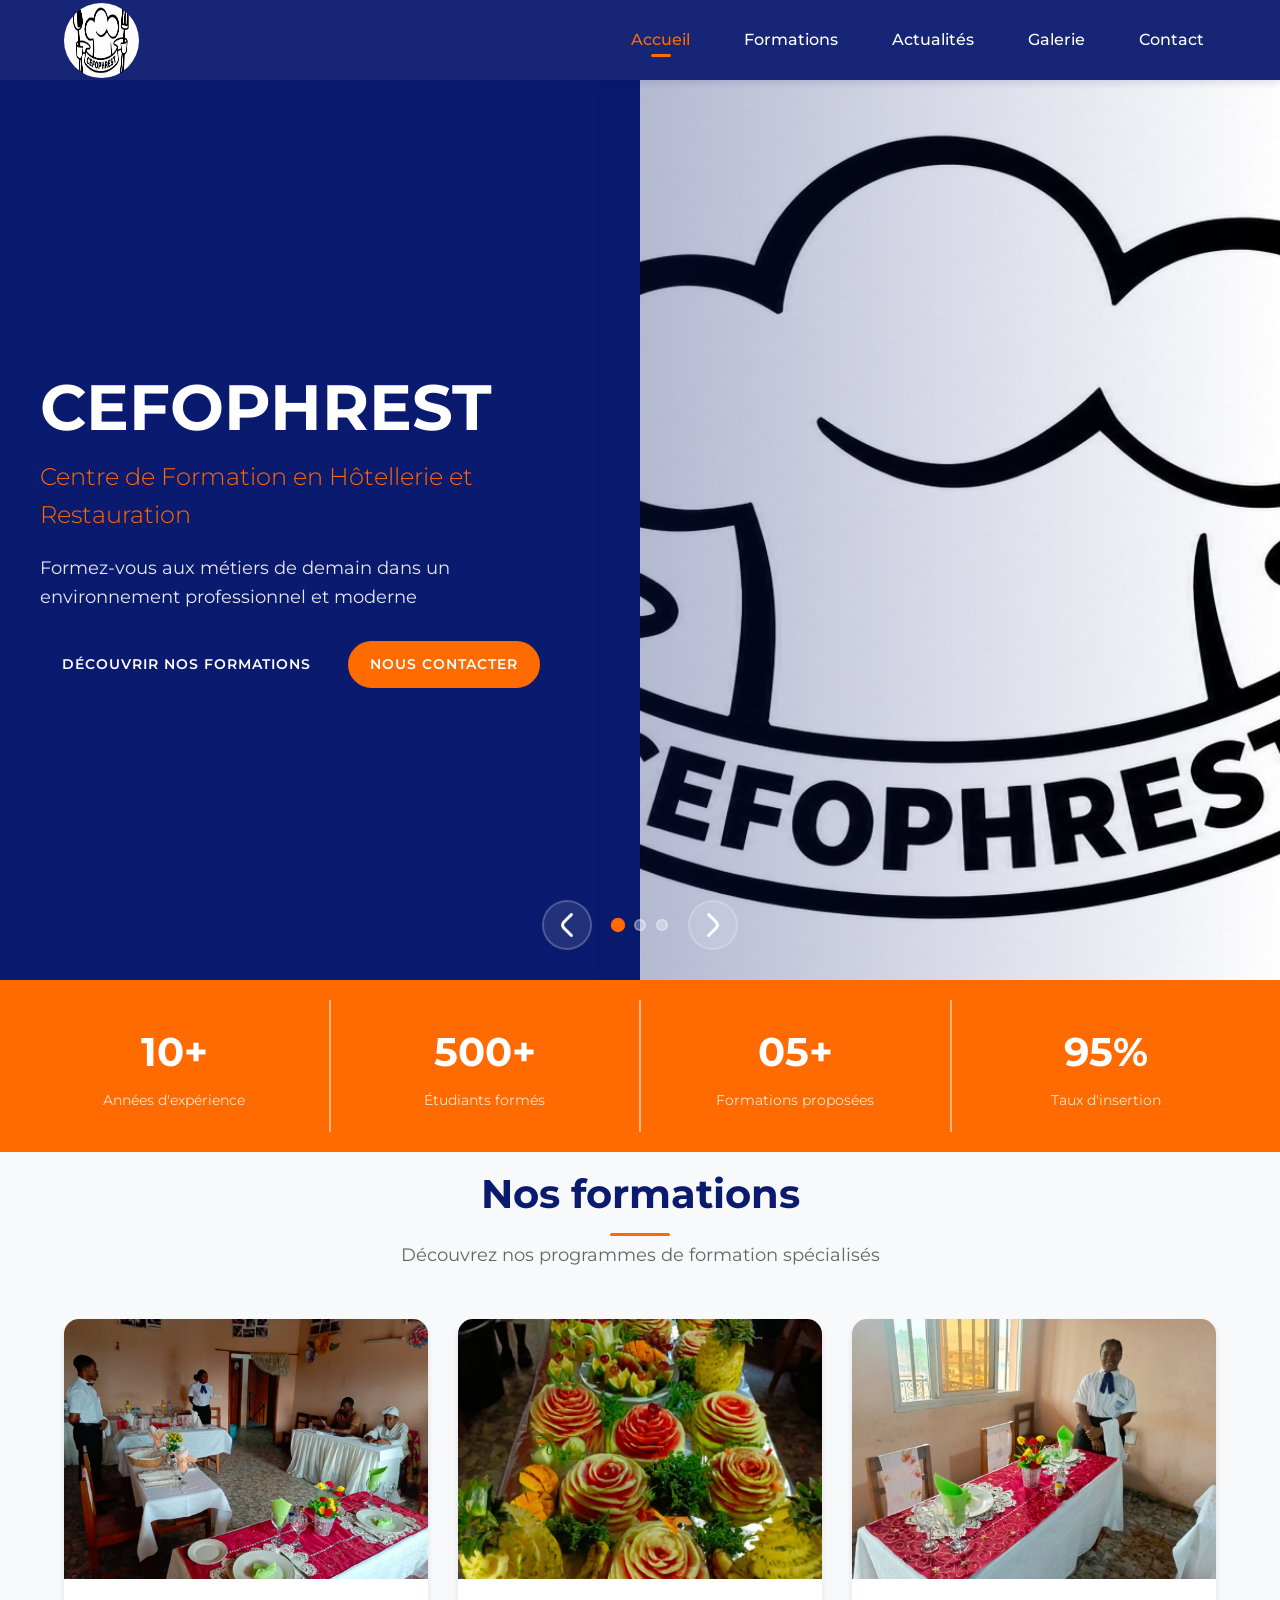
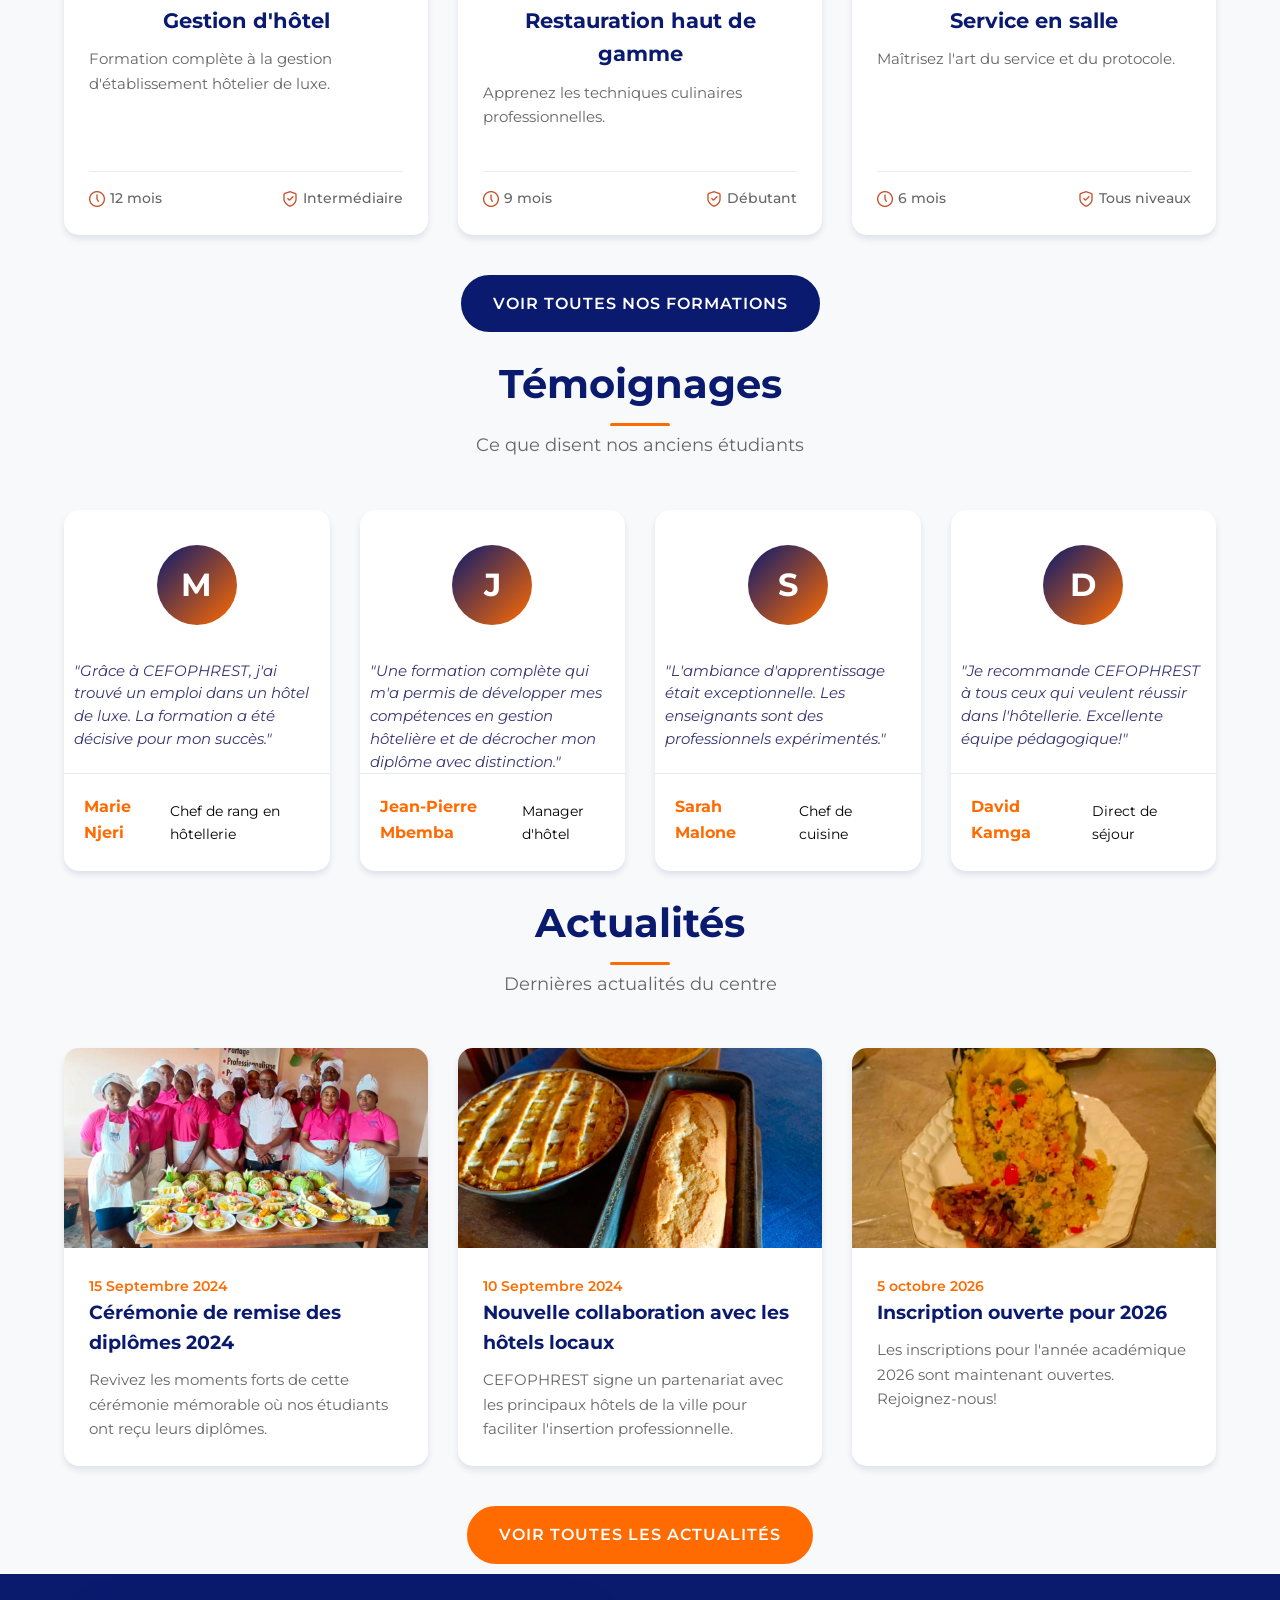
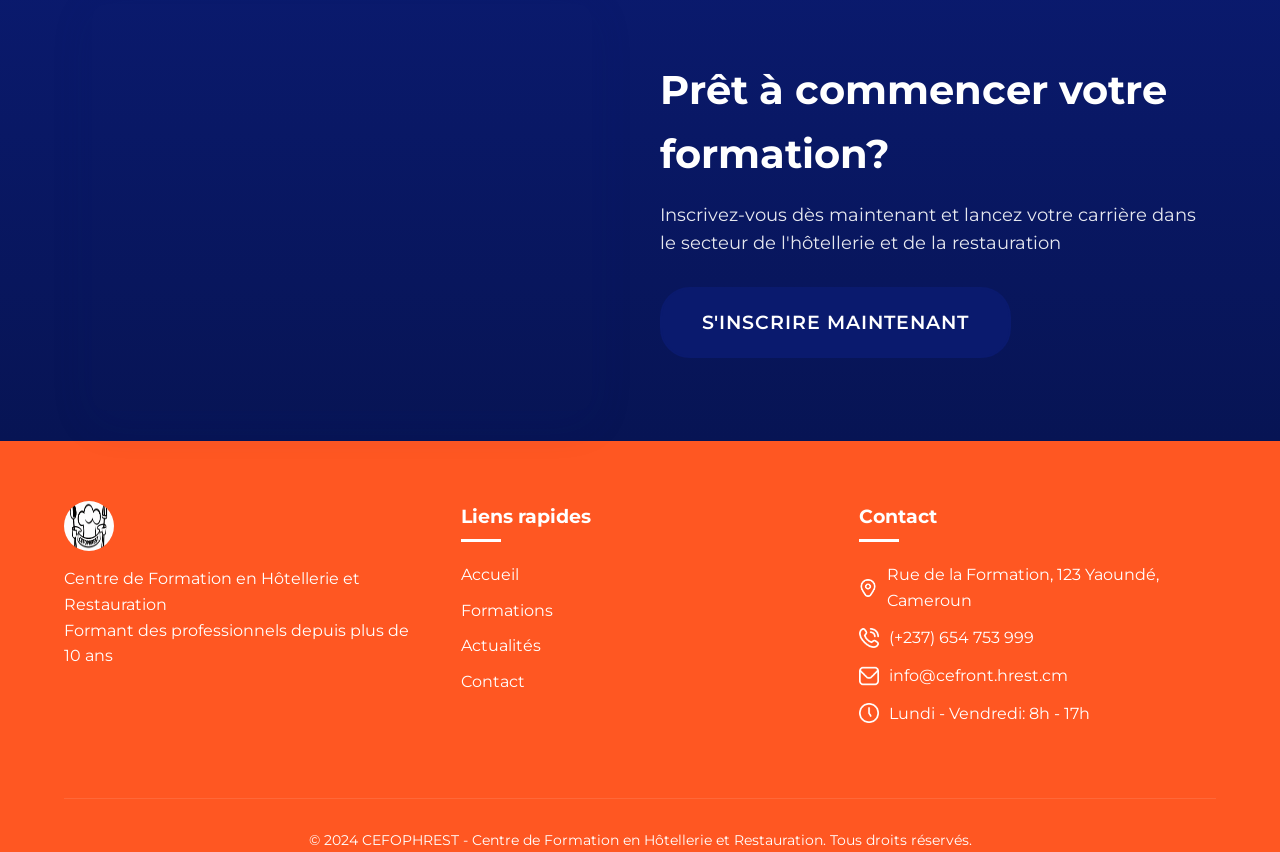
==== index.html @ 77c70c55 "27/09/26 22:45" ====
<!DOCTYPE html>
<html lang="fr">
<head>
    <meta charset="UTF-8">
    <meta name="viewport" content="width=device-width, initial-scale=1.0">
    <meta name="theme-color" content="#0a1a6e">
    <meta name="description" content="CEFOPHREST - Centre de Formation en Hôtellerie et Restauration. Formations professionnelles dans le secteur de l'hôtellerie et de la restauration.">
    <meta name="keywords" content="CEFOPHREST, formation hôtellerie, formation restauration, centre formation Cameroun, hôtellerie, restauration">
    <meta name="author" content="CEFOPHREST">
    <link rel="preconnect" href="https://fonts.googleapis.com">
    <link rel="preconnect" href="https://fonts.gstatic.com" crossorigin>
    <link href="https://fonts.googleapis.com/css2?family=Montserrat:wght@300;400;500;600;700&display=swap" rel="stylesheet">
    <link rel="shortcut icon" href="assets/logo3.png" type="image/x-icon">
    <link rel="stylesheet" href="assets/font-awesome/css/all.min.css">
    <link rel="stylesheet" href="assets/css/style.css">
    <title>CEFOPHREST - Centre de Formation en Hôtellerie et Restauration</title>
</head>
<body>
    <!-- Header -->
    <header class="header" id="header">
        <div class="container">
            <div class="logo">
                <img src="assets/logo3.png" alt="CEFOPHREST Logo">
            </div>
            <nav class="nav" id="nav">
                <ul class="nav-menu" id="nav-menu">
                    <li><a href="index.html" class="nav-link active">Accueil</a></li>
                    <li><a href="formations.html" class="nav-link">Formations</a></li>
                    <li><a href="actualites.html" class="nav-link">Actualités</a></li>
                    <li><a href="galerie.html" class="nav-link">Galerie</a></li>
                    <li><a href="contact.html" class="nav-link">Contact</a></li>
                </ul>
                <div class="nav-toggle" id="nav-toggle">
                    <span></span>
                    <span></span>
                    <span></span>
                </div>
            </nav>
        </div>
    </header>

    <!-- Hero Slider Section -->
    <section class="hero-slider" id="hero-slider">
        <div class="hero-slide active">
            <div class="hero-container">
                <div class="hero-text-col">
                    <h1 class="hero-title">CEFOPHREST</h1>
                    <p class="hero-subtitle">Centre de Formation en Hôtellerie et Restauration</p>
                    <p class="hero-text">Formez-vous aux métiers de demain dans un environnement professionnel et moderne</p>
                    <div class="hero-btns">
                        <a href="formations.html" class="btn btn-primary">Découvrir nos formations</a>
                        <a href="contact.html" class="btn btn-secondary">Nous contacter</a>
                    </div>
                </div>
                <div class="hero-image-col">
                    <img src="assets/logo3.png" alt="CEFOPHREST Formation">
                </div>
            </div>
        </div>
        <div class="hero-slide">
            <div class="hero-container">
                <div class="hero-text-col">
                    <h1 class="hero-title">Hôtellerie & Restauration</h1>
                    <p class="hero-subtitle">Des formations au cœur de l'innovation</p>
                    <p class="hero-text">Apprenez les dernières tendances et techniques avec nos experts reconnus dans le secteur</p>
                    <div class="hero-btns">
                        <a href="formations.html" class="btn btn-primary">Voir nos formations</a>
                        <a href="galerie.html" class="btn btn-secondary">Notre galerie</a>
                    </div>
                </div>
                <div class="hero-image-col">
                    <img src="assets/IMG-20260816-WA0040.jpg" alt="Hôtellerie et Restauration">
                </div>
            </div>
        </div>
        <div class="hero-slide">
            <div class="hero-container">
                <div class="hero-text-col">
                    <h1 class="hero-title">Carrière Professionnelle</h1>
                    <p class="hero-subtitle">Préparez votre avenir</p>
                    <p class="hero-text">Rejoignez des centaines d'étudiants qui ont réussi leur insertion professionnelle grâce à CEFOPHREST</p>
                    <div class="hero-btns">
                        <a href="contact.html" class="btn btn-primary">S'inscrire</a>
                        <a href="actualites.html" class="btn btn-secondary">Nos actualités</a>
                    </div>
                </div>
                <div class="hero-image-col">
                    <img src="assets/IMG-20260816-WA0044.jpg" alt="Carrière Professionnelle">
                </div>
            </div>
        </div>
        <div class="hero-nav">
            <button class="hero-nav-btn prev" id="hero-prev">
                <img src="assets/pres.png" alt="Précédent">
            </button>
            <div class="hero-nav-dots" id="hero-dots">
                <button class="dot active" data-slide="0"></button>
                <button class="dot" data-slide="1"></button>
                <button class="dot" data-slide="2"></button>
            </div>
            <button class="hero-nav-btn next" id="hero-next">
                <img src="assets/next.png" alt="Suivant">
            </button>
        </div>
    </section>

    <!-- Stats Section -->
    <section class="stats">
        <div class="stats-full-width">
            <div class="container">
                <div class="stats-grid">
                <div class="stat-item">
                    <span class="stat-number">10+</span>
                    <span class="stat-label">Années d'expérience</span>
                </div>
                <div class="stat-item">
                    <span class="stat-number">500+</span>
                    <span class="stat-label">Étudiants formés</span>
                </div>
                <div class="stat-item">
                    <span class="stat-number">05+</span>
                    <span class="stat-label">Formations proposées</span>
                </div>
                <div class="stat-item">
                    <span class="stat-number">95%</span>
                    <span class="stat-label">Taux d'insertion</span>
                </div>
            </div>
        </div>
    </section>

    <!-- Programs Section -->
    <section class="programs section section-light">
        <div class="container">
            <div class="section-header">
                <h2 class="section-title">Nos formations</h2>
                <p class="section-subtitle">Découvrez nos programmes de formation spécialisés</p>
            </div>
            <div class="programs-grid">
                <div class="program-card">
                    <div class="program-img">
                        <img src="assets/IMG-20260816-WA0045.jpg" alt="Gestion d'hôtel">
                    </div>
                    <div class="program-content">
                        <h3>Gestion d'hôtel</h3>
                        <p>Formation complète à la gestion d'établissement hôtelier de luxe.</p>
                        <div class="program-meta">
                            <span class="duration">12 mois</span>
                            <span class="level">Intermédiaire</span>
                        </div>
                    </div>
                </div>
                <div class="program-card">
                    <div class="program-img">
                        <img src="assets/IMG-20260816-WA0039.jpg" alt="Restauration haut de gamme">
                    </div>
                    <div class="program-content">
                        <h3>Restauration haut de gamme</h3>
                        <p>Apprenez les techniques culinaires professionnelles.</p>
                        <div class="program-meta">
                            <span class="duration">9 mois</span>
                            <span class="level">Débutant</span>
                        </div>
                    </div>
                </div>
                <div class="program-card">
                    <div class="program-img">
                        <img src="assets/IMG-20260816-WA0043.jpg" alt="Service en salle">
                    </div>
                    <div class="program-content">
                        <h3>Service en salle</h3>
                        <p>Maîtrisez l'art du service et du protocole.</p>
                        <div class="program-meta">
                            <span class="duration">6 mois</span>
                            <span class="level">Tous niveaux</span>
                        </div>
                    </div>
                </div>
            </div>
            <div class="section-center">
                <a href="formations.html" class="btn btn-primary">Voir toutes nos formations</a>
            </div>
        </div>
    </section>

    <!-- Testimonials Section -->
    <section class="testimonials section section-light">
        <div class="container">
            <div class="section-header">
                <h2 class="section-title">Témoignages</h2>
                <p class="section-subtitle">Ce que disent nos anciens étudiants</p>
            </div>
            <div class="testimonials-grid">
                <div class="testimonial-card">
                    <div class="testimonial-img">
                        <div class="testimonial-avatar">M</div>
                    </div>
                    <div class="testimonial-text">
                        <p>"Grâce à CEFOPHREST, j'ai trouvé un emploi dans un hôtel de luxe. La formation a été décisive pour mon succès."</p>
                    </div>
                    <div class="testimonial-author">
                        <span class="author-name">Marie Njeri</span>
                        <span class="author-title">Chef de rang en hôtellerie</span>
                    </div>
                </div>
                <div class="testimonial-card">
                    <div class="testimonial-img">
                        <div class="testimonial-avatar">J</div>
                    </div>
                    <div class="testimonial-text">
                        <p>"Une formation complète qui m'a permis de développer mes compétences en gestion hôtelière et de décrocher mon diplôme avec distinction."</p>
                    </div>
                    <div class="testimonial-author">
                        <span class="author-name">Jean-Pierre Mbemba</span>
                        <span class="author-title">Manager d'hôtel</span>
                    </div>
                </div>
                <div class="testimonial-card">
                    <div class="testimonial-img">
                        <div class="testimonial-avatar">S</div>
                    </div>
                    <div class="testimonial-text">
                        <p>"L'ambiance d'apprentissage était exceptionnelle. Les enseignants sont des professionnels expérimentés."</p>
                    </div>
                    <div class="testimonial-author">
                        <span class="author-name">Sarah Malone</span>
                        <span class="author-title">Chef de cuisine</span>
                    </div>
                </div>
                <div class="testimonial-card">
                    <div class="testimonial-img">
                        <div class="testimonial-avatar">D</div>
                    </div>
                    <div class="testimonial-text">
                        <p>"Je recommande CEFOPHREST à tous ceux qui veulent réussir dans l'hôtellerie. Excellente équipe pédagogique!"</p>
                    </div>
                    <div class="testimonial-author">
                        <span class="author-name">David Kamga</span>
                        <span class="author-title">Direct de séjour</span>
                    </div>
                </div>
            </div>
        </div>
    </section>

    <!-- News Section -->
    <section class="news section section-light">
        <div class="container">
            <div class="section-header">
                <h2 class="section-title">Actualités</h2>
                <p class="section-subtitle">Dernières actualités du centre</p>
            </div>
            <div class="news-grid">
                <div class="news-card">
                    <div class="news-img">
                        <img src="assets/images/news1.jpg" alt="Actualité 1">
                    </div>
                    <div class="news-content">
                        <span class="news-date">15 Septembre 2024</span>
                        <h3>Cérémonie de remise des diplômes 2024</h3>
                        <p>Revivez les moments forts de cette cérémonie mémorable où nos étudiants ont reçu leurs diplômes.</p>
                    </div>
                </div>
                <div class="news-card">
                    <div class="news-img">
                        <img src="assets/images/news2.jpg" alt="Actualité 2">
                    </div>
                    <div class="news-content">
                        <span class="news-date">10 Septembre 2024</span>
                        <h3>Nouvelle collaboration avec les hôtels locaux</h3>
                        <p>CEFOPHREST signe un partenariat avec les principaux hôtels de la ville pour faciliter l'insertion professionnelle.</p>
                    </div>
                </div>
                <div class="news-card">
                    <div class="news-img">
                        <img src="assets/images/news3.jpg" alt="Actualité 3">
                    </div>
                    <div class="news-content">
                        <span class="news-date">5 octobre  2026</span>
                        <h3>Inscription ouverte pour 2026</h3>
                        <p>Les inscriptions pour l'année académique 2026 sont maintenant ouvertes. Rejoignez-nous!</p>
                    </div>
                </div>
            </div>
            <div class="section-center">
                <a href="actualites.html" class="btn btn-secondary">Voir toutes les actualités</a>
            </div>
        </div>
    </section>

    <!-- CTA Section -->
    <section class="cta section">
        <div class="container">
            <div class="cta-split">
                <div class="cta-map">
                    <div class="map-container">
                        <iframe 
                            src="https://maps.google.com/maps?q=CEFOPHREST,Borne+Fontaine+Emana,Yaounde,Cameroun&output=embed&z=14&scale=2" 
                            width="100%" 
                            height="400" 
                            style="border:0; border-radius: 10px;" 
                            allowfullscreen="" 
                            loading="lazy" 
                            referrerpolicy="no-referrer-when-downgrade">
                        </iframe>
                    </div>
                </div>
                <div class="cta-text">
                    <h2>Prêt à commencer votre formation?</h2>
                    <p>Inscrivez-vous dès maintenant et lancez votre carrière dans le secteur de l'hôtellerie et de la restauration</p>
                    <a href="contact.html" class="btn btn-primary btn-lg">S'inscrire maintenant</a>
                </div>
            </div>
        </div>
    </section>

    <!-- Footer -->
    <footer class="footer">
        <div class="container">
            <div class="footer-grid">
                <div class="footer-col">
                    <div class="footer-logo">
                        <img src="assets/logo3.png" alt="CEFOPHREST Logo">
                    </div>
                    <p class="footer-text">Centre de Formation en Hôtellerie et Restauration<br>Formant des professionnels depuis plus de 10 ans</p>
                </div>
                <div class="footer-col">
                    <h4 class="footer-title">Liens rapides</h4>
                    <ul class="footer-menu">
                        <li><a href="index.html">Accueil</a></li>
                        <li><a href="formations.html">Formations</a></li>
                        <li><a href="actualites.html">Actualités</a></li>
                        <li><a href="contact.html">Contact</a></li>
                    </ul>
                </div>
                <div class="footer-col">
                    <h4 class="footer-title">Contact</h4>
                    <ul class="contact-info">
                        <li><span class="contact-icon"><img src="assets/3916880.png" alt="Adresse" class="contact-img"></span> Rue de la Formation, 123 Yaoundé, Cameroun</li>
                        <li><span class="contact-icon"><img src="assets/contact.png" alt="Téléphone" class="contact-img"></span> (+237) 654 753 999</li>
                        <li><span class="contact-icon"><img src="assets/mail.png" alt="Email" class="contact-img"></span> info@cefront.hrest.cm</li>
                        <li><span class="contact-icon"><img src="assets/duree.png" alt="Horaires" class="contact-img"></span> Lundi - Vendredi: 8h - 17h</li>
                    </ul>
                </div>
            </div>
            <div class="footer-bottom">
                <p class="copyright">&copy; 2024 CEFOPHREST - Centre de Formation en Hôtellerie et Restauration. Tous droits réservés.</p>
            </div>
        </div>
    </footer>

    <script src="assets/js/script.js"></script>
</body>
</html>
---- assets/css/style.css ----
/* Reset & Base */
* {
    margin: 0;
    padding: 0;
    box-sizing: border-box;
}

html {
    scroll-behavior: smooth;
    overflow-x: hidden;
}

body {
    font-family: 'Montserrat', sans-serif;
    color: #333;
    line-height: 1.6;
    background-color: #fff;
}

img {
    max-width: 100%;
    display: block;
}

a {
    text-decoration: none;
    color: inherit;
}

ul {
    list-style: none;
}

/* Theme Colors */
:root {
    --primary-color: #0a1a6e;
    --primary-dark: #071454;
    --primary-light: #122bb3;
    --secondary-color: #ff6b00;
    --accent-color: #ff6b00;
    --text-dark: #1a1a2e;
    --text-light: #fff;
    --text-gray: #666;
    --light-gray: #f8f9fa;
    --border-color: #e9ecef;
    --shadow: 0 4px 6px rgba(10, 26, 110, 0.1);
    --shadow-lg: 0 10px 40px rgba(10, 26, 110, 0.15);
}

/* Container */
.container {
    width: 90%;
    max-width: 1200px;
    margin: 0 auto;
}

/* Header */
.header {
    position: fixed;
    top: 0;
    left: 0;
    width: 100%;
    background-color: rgba(10, 26, 110, 0.95);
    backdrop-filter: blur(10px);
    z-index: 1000;
    transition: all 0.4s ease;
    box-shadow: var(--shadow);
}

.header.scrolled {
    background-color: rgba(10, 26, 110, 0.98);
    box-shadow: var(--shadow-lg);
}

.header .container {
    display: flex;
    align-items: center;
    justify-content: space-between;
    height: 80px;
}

/* Logo */
.logo img {
    height: 75px;
    width: 75px;
    border-radius: 50%;
}

.footer-logo img {
    height: 55px;
    width: 55px;
    border-radius: 50%;
}

/* Navigation */
.nav {
    display: flex;
    align-items: center;
}

.nav-menu {
    display: flex;
    align-items: center;
    gap: 30px;
}

.nav-link {
    color: var(--text-light);
    font-weight: 500;
    font-size: 1rem;
    padding: 8px 12px;
    border-radius: 4px;
    transition: all 0.3s ease;
    position: relative;
}

.nav-link:hover {
    color: var(--secondary-color);
}

.nav-link.active {
    color: var(--secondary-color);
}

.nav-link.active::after {
    content: '';
    position: absolute;
    bottom: 0;
    left: 50%;
    transform: translateX(-50%);
    width: 20px;
    height: 3px;
    background-color: var(--secondary-color);
    border-radius: 3px;
}

/* Mobile Toggle */
.nav-toggle {
    display: none;
    flex-direction: column;
    cursor: pointer;
    gap: 4px;
    width: 35px;
    height: 30px;
    justify-content: center;
}

.nav-toggle span {
    width: 100%;
    height: 3px;
    background-color: var(--text-light);
    border-radius: 3px;
    transition: all 0.3s ease;
}

/* Hero Slider */
.hero-slider {
    position: relative;
    min-height: 100vh;
    margin-top: 80px;
    overflow: hidden;
    background-color: var(--primary-color);
}

.hero-slide {
    position: absolute;
    top: 0;
    left: 0;
    width: 100%;
    height: 100%;
    min-height: 100vh;
    opacity: 0;
    visibility: hidden;
    transition: opacity 0.8s ease;
}

.hero-slide.active {
    opacity: 1;
    visibility: visible;
    position: relative;
}

.hero-container {
    display: grid;
    grid-template-columns: 1fr 1fr;
    gap: 0;
    align-items: center;
    min-height: 100vh;
    padding: 0;
}

.hero-text-col {
    position: relative;
    z-index: 2;
    color: var(--text-light);
    max-width: 600px;
    padding: 60px 40px;
}

.hero-image-col {
    position: relative;
    z-index: 1;
    width: 100%;
    height: 100vh;
    overflow: hidden;
    box-shadow: -10px 0 30px rgba(10, 26, 110, 0.4);
}

.hero-image-col::before {
    content: '';
    position: absolute;
    top: 0;
    left: 0;
    width: 100%;
    height: 100%;
    background: linear-gradient(to right, rgba(10, 26, 110, 0.3), transparent);
    z-index: 1;
}

.hero-image-col img {
    width: 100%;
    height: 100%;
    object-fit: cover;
    object-position: center;
    display: block;
    border-radius: 0;
    box-shadow: none;
    border: none;
    position: absolute;
    top: 0;
    left: 0;
}

.hero-title {
    font-size: 4rem;
    font-weight: 700;
    margin-bottom: 15px;
    line-height: 1.1;
}

.hero-subtitle {
    font-size: 1.5rem;
    font-weight: 300;
    margin-bottom: 20px;
    color: var(--secondary-color);
}

.hero-text {
    font-size: 1.1rem;
    margin-bottom: 30px;
    max-width: 600px;
    opacity: 0.9;
}

.hero-text.highlight-text {
    font-size: 1.3rem;
    font-weight: 500;
    opacity: 1;
    color: #fff;
    line-height: 1.6;
    padding: 20px 30px;
    background: rgb(10 26 110);
    border-left: 3px solid var(--secondary-color);
    border-radius: 0 10px 10px 0;
    max-width: 100%;
}

.hero-btns {
    display: flex !important;
    flex-direction: row !important;
    gap: 15px;
    margin-top: 30px;
    flex-wrap: nowrap;
}

.hero-btns .btn {
    white-space: nowrap;
    min-width: 180px;
    padding: 10px 20px;
    font-size: 0.9rem;
}

/* Hero Navigation */
.hero-nav {
    position: absolute;
    bottom: 30px;
    left: 0;
    right: 0;
    display: flex;
    align-items: center;
    justify-content: center;
    gap: 20px;
    z-index: 50;
}

.hero-nav-btn {
    width: 50px;
    height: 50px;
    border-radius: 50%;
    background: rgba(255, 255, 255, 0.1);
    color: var(--text-light);
    border: 2px solid rgba(255, 255, 255, 0.2);
    font-size: 1.2rem;
    cursor: pointer;
    transition: all 0.3s ease;
    display: flex;
    align-items: center;
    justify-content: center;
    backdrop-filter: blur(10px);
}

.hero-nav-btn:hover {
    background: var(--secondary-color);
    border-color: var(--secondary-color);
    transform: translateY(-3px);
    box-shadow: 0 5px 15px rgba(255, 107, 0, 0.3);
}

.hero-nav-btn img {
    width: 24px;
    height: 24px;
    object-fit: contain;
    filter: brightness(0) invert(1);
    transition: filter 0.3s ease;
}

.hero-nav-btn:hover img {
    filter: brightness(1) invert(0);
}

.hero-nav-dots {
    display: flex;
    gap: 10px;
}

.hero-nav .dot {
    width: 12px;
    height: 12px;
    border-radius: 50%;
    background: rgba(255, 255, 255, 0.3);
    border: 2px solid rgba(255, 255, 255, 0.3);
    cursor: pointer;
    transition: all 0.3s ease;
}

.hero-nav .dot.active,
.hero-nav .dot:hover {
    background: var(--secondary-color);
    border-color: var(--secondary-color);
    transform: scale(1.2);
}

/* Stats Section */
.stats {
    padding: 0 0;
    width: 100%;
    position: relative;
}

.stats-full-width {
    width: 100vw;
    position: relative;
    left: 50%;
    right: 50%;
    margin-left: -50vw;
    margin-right: -50vw;
    background: transparent;
}

.stats-grid {
    display: flex;
    justify-content: space-between;
    align-items: center;
    text-align: center;
    background-color: #ff6b00;
    border-radius: 0;
    padding: 20px;
    width: 100vw;
    position: relative;
    left: 50%;
    right: 50%;
    margin-left: -50vw;
    margin-right: -50vw;
}

.stat-item {
    display: flex;
    flex-direction: column;
    align-items: center;
    flex: 1;
    padding: 20px;
}

.stat-item:not(:last-child) {
    border-right: 2px solid rgba(255, 255, 255, 0.5);
}

.stat-number {
    font-size: 2.5rem;
    font-weight: 700;
    color: var(--text-light);
}

.stat-label {
    font-size: 0.9rem;
    color: rgba(255, 255, 255, 0.8);
    margin-top: 5px;
}

/* Quick Action Section */
.quick-action {
    padding: 30px 0;
    background-color: var(--text-light);
}

.quick-action-grid {
    display: grid;
    grid-template-columns: 1fr 1fr;
    gap: 20px;
}

.quick-action-item {
    background-color: var(--primary-color);
    color: var(--text-light);
    border-radius: 10px;
    padding: 25px;
    text-align: center;
    transition: all 0.3s ease;
    display: block;
}

.quick-action-item:hover {
    transform: translateY(-5px);
    box-shadow: var(--shadow-lg);
    background-color: var(--primary-dark);
}

.quick-action-content h3 {
    font-size: 1.3rem;
    font-weight: 600;
    margin: 0;
}

/* Sections */
.section {
    padding: 10px 0;
}

.section.section-light {
    background-color: var(--light-gray);
}

.section-header {
    text-align: center;
    margin-bottom: 50px;
}

.section-title {
    font-size: 2.5rem;
    font-weight: 700;
    color: var(--primary-color);
    margin-bottom: 15px;
    position: relative;
}

.section-title::after {
    content: '';
    position: absolute;
    bottom: -10px;
    left: 50%;
    transform: translateX(-50%);
    width: 60px;
    height: 3px;
    background-color: var(--secondary-color);
    border-radius: 3px;
}

.section-subtitle {
    font-size: 1.1rem;
    color: var(--text-gray);
    max-width: 600px;
    margin: 0 auto;
}

/* Buttons */
.btn {
    display: inline-block;
    padding: 14px 30px;
    border-radius: 30px;
    font-weight: 600;
    font-size: 1rem;
    transition: all 0.3s ease;
    border: none;
    cursor: pointer;
    text-transform: uppercase;
    letter-spacing: 1px;
    text-align: center;
}

.btn-primary {
    background-color: var(--primary-color);
    color: var(--text-light);
    border: 2px solid var(--primary-color);
}

.btn-primary:hover {
    background-color: transparent;
    color: #ff6b00;
    transform: translateY(-2px);
    box-shadow: var(--shadow);
}

.btn-secondary {
    background-color: var(--secondary-color);
    color: var(--text-light);
    border: 2px solid var(--secondary-color);
}

.btn-secondary:hover {
    background-color: #0a1a6e;
    color: #fff;
    transform: translateY(-2px);
    box-shadow: var(--shadow);
    border: none;
}

.btn-lg {
    padding: 18px 40px;
    font-size: 1.2rem;
}

.section-center {
    text-align: center;
    margin-top: 40px;
}

/* About Section */
.about-grid {
    display: grid;
    grid-template-columns: 1fr 1.2fr;
    gap: 50px;
    align-items: center;
}

.about-img img {
    border-radius: 15px;
    box-shadow: var(--shadow-lg);
}

.about-content p {
    margin-bottom: 20px;
    color: var(--text-gray);
}

.about-features {
    margin-top: 30px;
    display: grid;
    grid-template-columns: repeat(3, 1fr);
    gap: 20px;
}

.feature {
    display: flex;
    flex-direction: column;
    align-items: center;
    text-align: center;
}

.feature-icon {
    font-size: 3rem;
    margin-bottom: 15px;
    display: flex;
    align-items: center;
    justify-content: center;
}

.feature-icon img.feature-img {
    width: 50px;
    height: 50px;
    object-fit: contain;
    filter: invert(45%) sepia(98%) saturate(4000%) hue-rotate(5deg) brightness(102%) contrast(105%);
}

.feature-text h3 {
    font-size: 1.1rem;
    margin-bottom: 5px;
    color: var(--primary-color);
}

.feature-text p {
    font-size: 0.9rem;
    color: var(--text-gray);
}

/* Programs Section */
.programs-grid {
    display: grid;
    grid-template-columns: repeat(3, 1fr);
    gap: 30px;
}

.program-card {
    background-color: var(--text-light);
    border-radius: 15px;
    overflow: hidden;
    box-shadow: var(--shadow);
    transition: transform 0.3s ease, box-shadow 0.3s ease;
    display: flex;
    flex-direction: column;
}

.program-card {
    background-color: var(--text-light);
    border-radius: 15px;
    overflow: hidden;
    box-shadow: var(--shadow);
    transition: transform 0.3s ease, box-shadow 0.3s ease;
}

.program-card:hover {
    transform: translateY(-10px);
    box-shadow: var(--shadow-lg);
}

.program-img {
    width: 100%;
    height: 260px;
    overflow: hidden;
}

.program-img img {
    width: 100%;
    height: 100%;
    object-fit: cover;
    object-position: center;
}

.program-content {
    padding: 25px;
    flex: 1;
    display: flex;
    flex-direction: column;
}

.program-content h3 {
    color: var(--primary-color);
    margin-bottom: 10px;
    font-size: 1.3rem;
    text-align: center;
}

.program-content p {
    color: var(--text-gray);
    margin-bottom: 15px;
    font-size: 0.95rem;
    min-height: 75px;
}

.program-meta {
    display: flex;
    justify-content: space-between;
    padding-top: 15px;
    border-top: 1px solid var(--border-color);
    margin-top: auto;
}

.duration,
.level {
    font-size: 0.9rem;
    color: var(--text-gray);
    font-weight: 500;
}

.duration::before {
    content: "";
    display: inline-block;
    width: 16px;
    height: 16px;
    background-image: url('../duree.png');
    background-size: contain;
    background-repeat: no-repeat;
    margin-right: 5px;
    vertical-align: middle;
    filter: invert(33%) sepia(95%) saturate(500%) hue-rotate(330deg) brightness(100%) contrast(100%);
}

.level::before {
    content: "";
    display: inline-block;
    width: 16px;
    height: 16px;
    background-image: url('../3917625.png');
    background-size: contain;
    background-repeat: no-repeat;
    margin-right: 5px;
    vertical-align: middle;
    filter: invert(33%) sepia(95%) saturate(500%) hue-rotate(330deg) brightness(100%) contrast(100%);
}

.level.checkmark::before {
    content: "✓ ";
    color: var(--secondary-color);
    margin-right: 5px;
    font-weight: bold;
}

/* Testimonials */
.testimonials-grid {
    display: grid;
    grid-template-columns: repeat(4, 1fr);
    gap: 30px;
    margin-top: 40px;
}

.testimonial-card {
    background-color: var(--text-light);
    border-radius: 15px;
    overflow: hidden;
    box-shadow: var(--shadow);
    transition: transform 0.3s ease, box-shadow 0.3s ease;
    display: flex;
    flex-direction: column;
}

.testimonial-card:hover {
    transform: translateY(-10px);
    box-shadow: var(--shadow-lg);
}

.testimonial-img {
    width: 100%;
    height: 150px;
    overflow: hidden;
    display: flex;
    align-items: center;
    justify-content: center;
}

.testimonial-img img {
    width: 100%;
    height: 100%;
    object-fit: cover;
    object-position: center;
}

.testimonial-avatar {
    width: 80px;
    height: 80px;
    border-radius: 50%;
    background: linear-gradient(135deg, var(--primary-color), var(--secondary-color));
    color: var(--text-light);
    font-size: 2rem;
    font-weight: 700;
    display: flex;
    align-items: center;
    justify-content: center;
}

.testimonial-text {
    /* padding: 20px; */
    padding: 0 10px 0 10px;
    flex: 1;
}

.testimonial-text p {
    font-style: italic;
    color: #373773;
    font-size: 0.95rem;
    line-height: 1.5;
    margin-bottom: 0;
}

.testimonial-author {
    padding: 20px;
    border-top: 1px solid var(--border-color);
}

.author-name {
    font-weight: 700;
    color: var(--primary-color);
    display: block;
    margin-bottom: 5px;
}

.author-title {
    font-size: 0.85rem;
    color: var(--text-gray);
}

/* Testimonials Slider (kept for potential future use) */
.testimonials-slider {
    position: relative;
}

.testimonial {
    display: none;
    animation: fadeIn 0.5s ease;
}

.testimonial.active {
    display: block;
}

@keyframes fadeIn {
    from { opacity: 0; }
    to { opacity: 1; }
}

.testimonial-content {
    background-color: var(--text-light);
    padding: 40px;
    border-radius: 15px;
    box-shadow: var(--shadow);
    text-align: center;
    max-width: 800px;
    margin: 0 auto;
}

.testimonial-content p {
    font-size: 1.2rem;
    font-style: italic;
    color: var(--text-gray);
    margin-bottom: 25px;
}

.testimonial-author {
    display: flex;
    align-items: center;
    justify-content: center;
    gap: 15px;
}

.author-name {
    font-weight: 700;
    color: #ff6b00;
}

.author-title {
    font-size: 0.9rem;
    color: #000;
}

.testimonials-nav {
    display: flex;
    justify-content: center;
    gap: 15px;
    margin-top: 30px;
}

.nav-dot {
    width: 15px;
    height: 15px;
    border-radius: 50%;
    background-color: var(--border-color);
    cursor: pointer;
    transition: all 0.3s ease;
}

.nav-dot.active,
.nav-dot:hover {
    background-color: var(--primary-color);
}

/* News Section */
.news-grid {
    display: grid;
    grid-template-columns: repeat(3, 1fr);
    gap: 30px;
}

.news-card {
    background-color: var(--text-light);
    border-radius: 15px;
    overflow: hidden;
    box-shadow: var(--shadow);
    transition: transform 0.3s ease;
}

.news-card:hover {
    transform: translateY(-10px);
}

.news-img {
    width: 100%;
    height: 200px;
    overflow: hidden;
}

.news-img img {
    width: 100%;
    height: 100%;
    object-fit: cover;
    object-position: center;
}

.news-content {
    padding: 25px;
}

.news-date {
    font-size: 0.85rem;
    color: var(--secondary-color);
    font-weight: 600;
    margin-bottom: 10px;
}

.news-content h3 {
    color: var(--primary-color);
    margin-bottom: 10px;
}

.news-content p {
    color: var(--text-gray);
    font-size: 0.95rem;
}

/* CTA Section */
.cta {
    background: linear-gradient(var(--primary-color), var(--primary-dark));
    color: var(--text-light);
}

.cta .container {
    padding: 20px 0;
}

.cta-split {
    display: grid;
    grid-template-columns: 1fr 1fr;
    gap: 40px;
    align-items: center;
}

.cta-map {
    display: flex;
    justify-content: center;
    align-items: center;
}

.map-container {
    width: 100%;
    max-width: 500px;
    box-shadow: var(--shadow-lg);
    border-radius: 15px;
    overflow: hidden;
}

.cta-text {
    display: flex;
    flex-direction: column;
    align-items: flex-start;
    text-align: left;
}

.cta-text h2 {
    font-size: 2.5rem;
    margin-bottom: 15px;
}

.cta-text p {
    font-size: 1.1rem;
    max-width: 700px;
    margin: 0 auto 30px;
    opacity: 0.9;
}

/* Footer */
.footer {
    background-color: #ff5722;
    color: var(--text-light);
}

.footer-grid {
    display: grid;
    grid-template-columns: repeat(3, 1fr);
    gap: 40px;
    padding: 60px 0 30px;
}

.footer-logo img {
    height: 50px;
    width: 50px;
    border-radius: 50%;
}

.footer-text {
    color: #fff;
    margin-top: 15px;
}

.footer-title {
    color: #fff;
    margin-bottom: 20px;
    font-size: 1.2rem;
    position: relative;
    padding-bottom: 10px;
}

.footer-title::after {
    content: '';
    position: absolute;
    bottom: 0;
    left: 0;
    width: 40px;
    height: 3px;
    background-color: #fff;
}

.footer-menu li {
    margin-bottom: 10px;
}

.footer-menu a {
    color: #fff;
    transition: color 0.3s ease;
}

.footer-menu a:hover {
    color: var(--secondary-color);
}

.contact-info li {
    margin-bottom: 12px;
    display: flex;
    align-items: center;
    gap: 10px;
    color: #fff;
}

.contact-icon {
    color: var(--secondary-color);
    font-size: 1.1rem;
    display: inline-flex;
    align-items: center;
}

.contact-img {
    width: 20px;
    height: 20px;
    object-fit: contain;
    filter: invert(0%) sepia(95%) saturate(3000%) hue-rotate(20deg) brightness(85%) contrast(90%);
}

.footer .contact-img {
    filter: invert(1);
}

.footer-bottom {
    text-align: center;
    padding-top: 30px;
    border-top: 1px solid rgba(255, 255, 255, 0.1);
    margin-top: 30px;
}

.copyright {
    color: #fff;
    font-size: 0.9rem;
}

/* Responsive Design */
@media (max-width: 1024px) {
    .hero-title {
        font-size: 3rem;
    }

    .hero-btns {
        flex-direction: column;
    }

    .about-grid {
        grid-template-columns: 1fr;
    }

    .about-features {
        grid-template-columns: 1fr 1fr;
    }

    .programs-grid,
    .news-grid {
        grid-template-columns: 1fr 1fr;
    }

    .stats-grid {
        grid-template-columns: repeat(2, 1fr);
    }

    .footer-grid {
        grid-template-columns: 1fr 1fr;
    }
}

@media (max-width: 768px) {
    .container {
        width: 95%;
    }

    .header .container {
        height: 70px;
    }

    .nav-menu {
        position: fixed;
        top: 0;
        right: -100%;
        height: 100vh;
        width: 70%;
        max-width: 300px;
        background-color: var(--primary-color);
        flex-direction: column;
        padding-top: 80px;
        gap: 0;
        transition: all 0.4s ease;
        z-index: 1000;
    }

    .nav-menu.active {
        right: 0;
    }

    .nav-menu li {
        margin: 0;
        border-bottom: 1px solid rgba(255, 255, 255, 0.1);
    }

    .nav-link {
        display: block;
        padding: 15px 25px;
        color: var(--text-light);
    }

    .nav-link.active::after {
        display: none;
    }

    .nav-toggle {
        display: flex;
    }

    .hero-title {
        font-size: 2.5rem;
    }

    .hero-container {
        grid-template-columns: 1fr;
        gap: 30px;
        min-height: auto;
        padding: 20px 0;
    }

    .hero-image-col {
        display: none;
    }

    .hero-text-col {
        max-width: 100%;
    }

    .hero-text {
        max-width: 100%;
    }

    .hero-nav {
        position: fixed;
        bottom: 20px;
    }

    .hero-nav-btn {
        width: 40px;
        height: 40px;
    }

    .about-features {
        grid-template-columns: 1fr;
    }

    .programs-grid,
    .news-grid {
        grid-template-columns: 1fr;
    }

    .stats-grid {
        grid-template-columns: 1fr 1fr;
    }

    .hero-overlay {
        display: none;
    }

    .cta-split {
        grid-template-columns: 1fr;
        gap: 30px;
        text-align: center;
    }

    .cta-text {
        align-items: center;
    }

    .footer-grid {
        grid-template-columns: 1fr;
    }
}

@media (max-width: 480px) {
    .hero-title {
        font-size: 2rem;
    }

    .hero-subtitle {
        font-size: 1.2rem;
    }

    .stats-grid {
        grid-template-columns: 1fr;
    }

    .section-title {
        font-size: 2rem;
    }
}
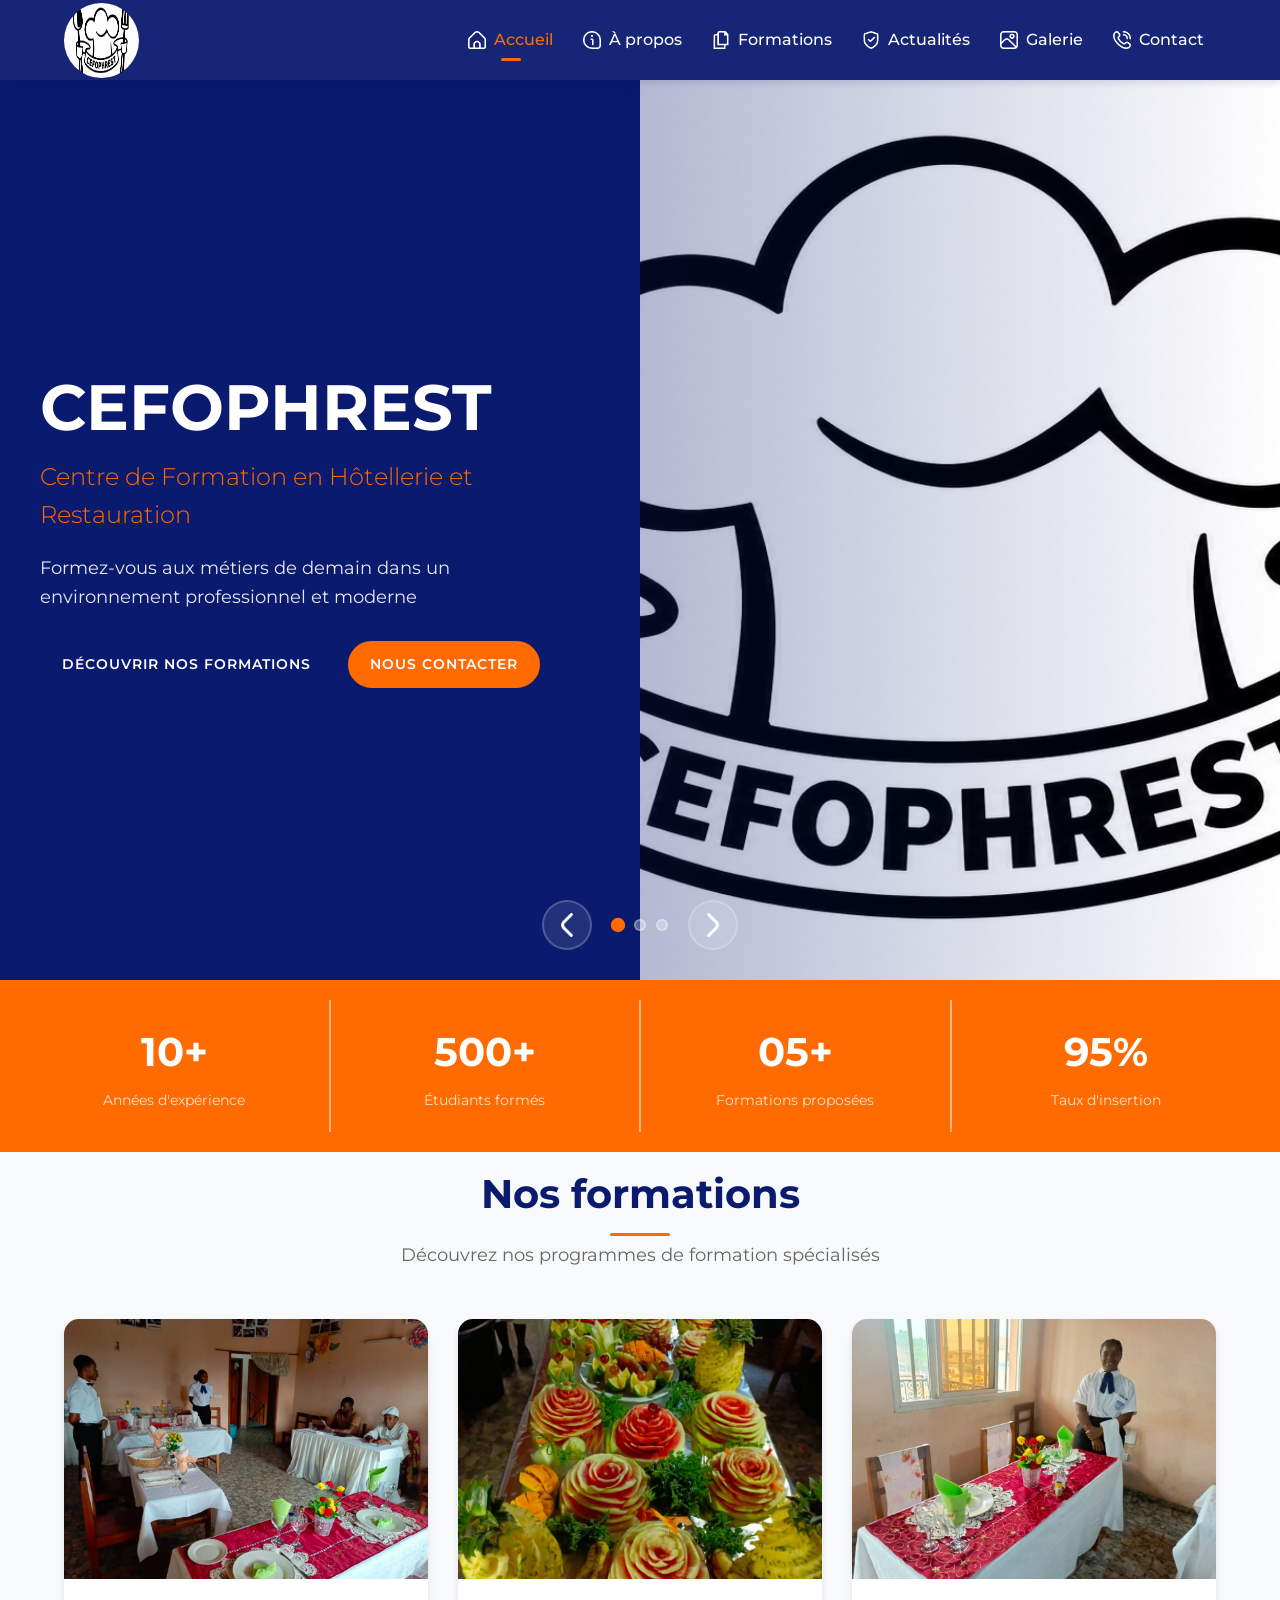
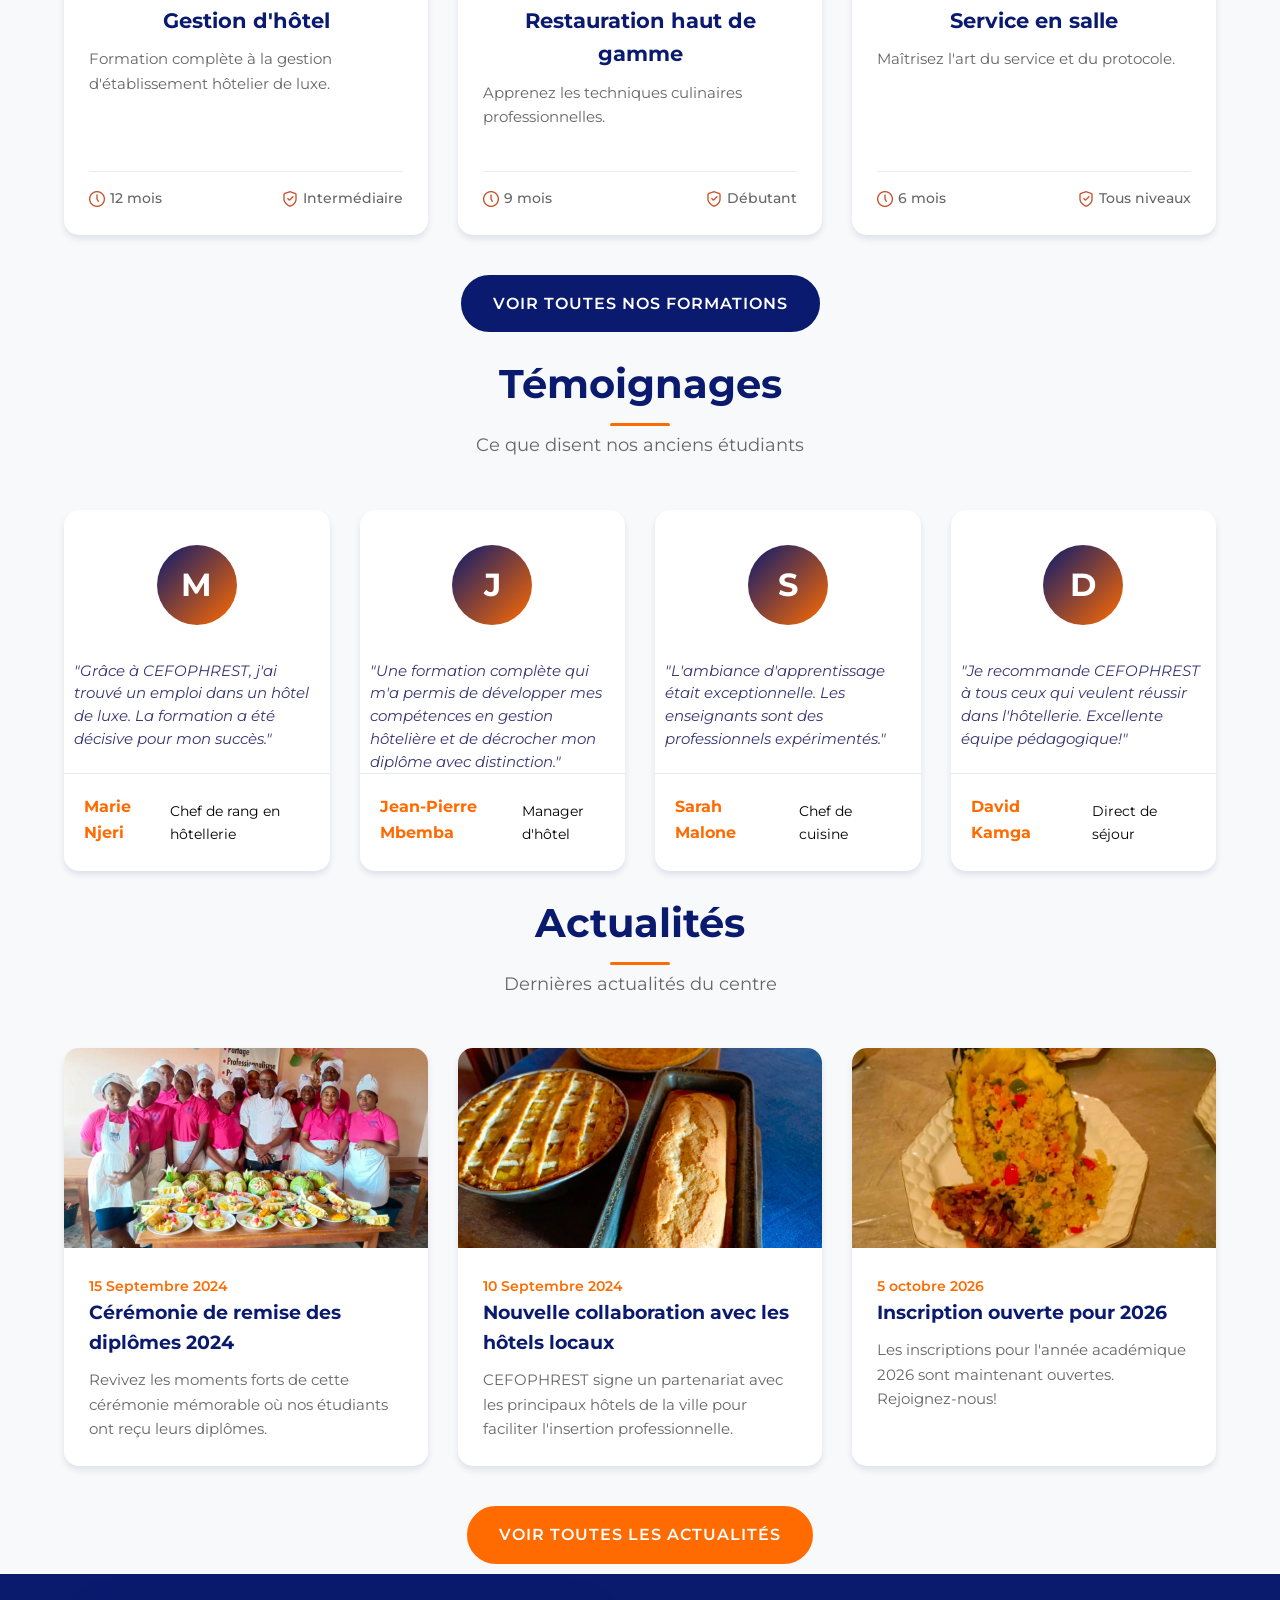
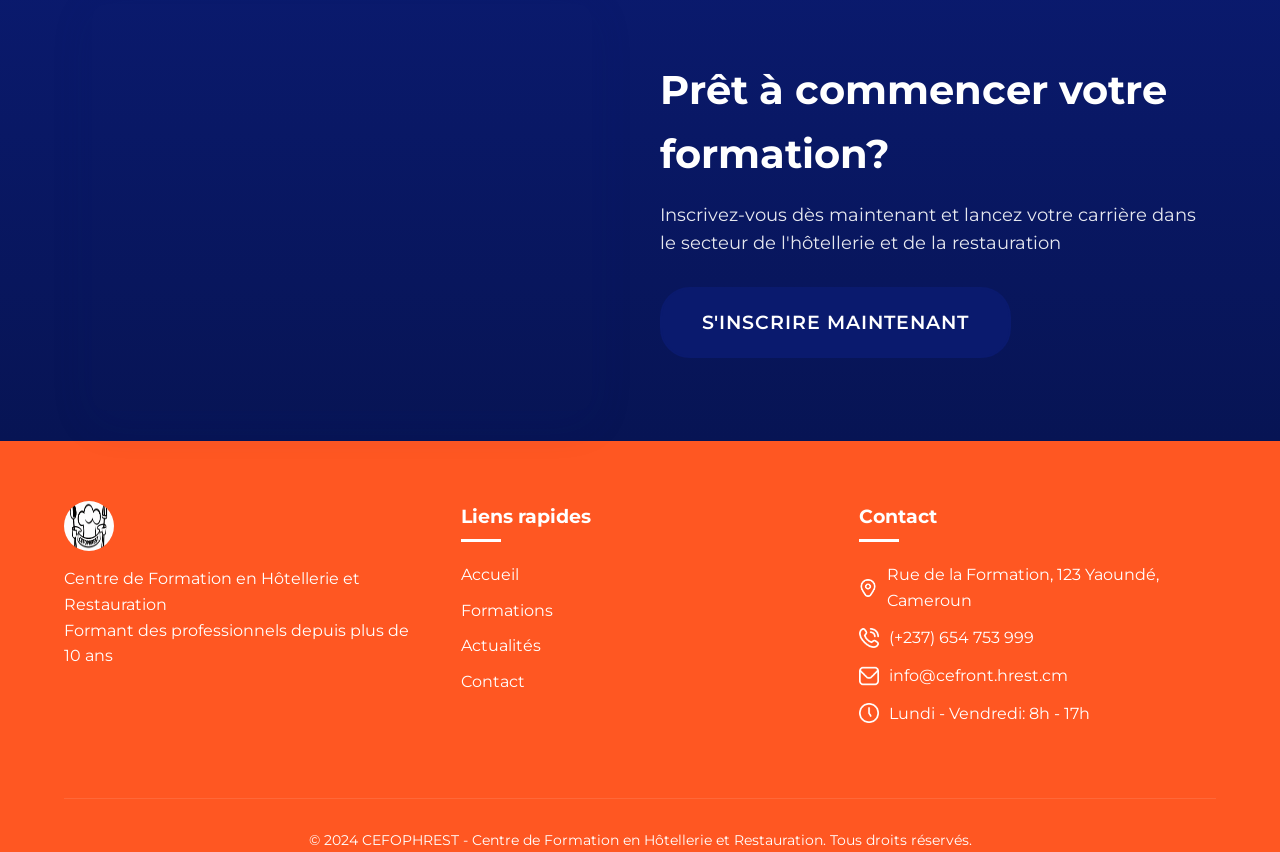
==== commit 4328f016: "28/09/26 21:19" ====
--- a/index.html
+++ b/index.html
@@ -24,11 +24,12 @@
             </div>
             <nav class="nav" id="nav">
                 <ul class="nav-menu" id="nav-menu">
-                    <li><a href="index.html" class="nav-link active">Accueil</a></li>
-                    <li><a href="formations.html" class="nav-link">Formations</a></li>
-                    <li><a href="actualites.html" class="nav-link">Actualités</a></li>
-                    <li><a href="galerie.html" class="nav-link">Galerie</a></li>
-                    <li><a href="contact.html" class="nav-link">Contact</a></li>
+                    <li><a href="index.html" class="nav-link active"><img src="assets/home.png" alt="Accueil" class="nav-icon"> Accueil</a></li>
+                    <li><a href="about.html" class="nav-link"><img src="assets/about.png" alt="À propos" class="nav-icon"> À propos</a></li>
+                    <li><a href="formations.html" class="nav-link"><img src="assets/3917390.png" alt="Formations" class="nav-icon"> Formations</a></li>
+                    <li><a href="actualites.html" class="nav-link"><img src="assets/3917625.png" alt="Actualités" class="nav-icon"> Actualités</a></li>
+                    <li><a href="galerie.html" class="nav-link"><img src="assets/3917317.png" alt="Galerie" class="nav-icon"> Galerie</a></li>
+                    <li><a href="contact.html" class="nav-link"><img src="assets/contact.png" alt="Contact" class="nav-icon"> Contact</a></li>
                 </ul>
                 <div class="nav-toggle" id="nav-toggle">
                     <span></span>
--- a/assets/css/style.css
+++ b/assets/css/style.css
@@ -101,7 +101,7 @@
 .nav-menu {
     display: flex;
     align-items: center;
-    gap: 30px;
+    gap: 6px;
 }
 
 .nav-link {
@@ -112,6 +112,16 @@
     border-radius: 4px;
     transition: all 0.3s ease;
     position: relative;
+    display: flex;
+    align-items: center;
+    gap: 8px;
+}
+
+.nav-icon {
+    width: 18px;
+    height: 18px;
+    object-fit: contain;
+    filter: invert(1);
 }
 
 .nav-link:hover {
@@ -535,6 +545,29 @@
 }
 
 /* About Section */
+.history-grid {
+    display: grid;
+    grid-template-columns: 1fr 1fr;
+    gap: 40px;
+    align-items: stretch;
+}
+
+.history-image {
+    position: relative;
+    min-height: 0;
+}
+
+.history-image img {
+    position: absolute;
+    inset: 0;
+    width: 100%;
+    max-width: 400px;
+    height: 100%;
+    object-fit: cover;
+    border-radius: 15px;
+    box-shadow: var(--shadow);
+}
+
 .about-grid {
     display: grid;
     grid-template-columns: 1fr 1.2fr;
@@ -1173,6 +1206,15 @@
         grid-template-columns: 1fr;
     }
 
+    .history-grid {
+        grid-template-columns: 1fr;
+        gap: 24px;
+    }
+
+    .history-image {
+        height: 280px;
+    }
+
     .programs-grid,
     .news-grid {
         grid-template-columns: 1fr;
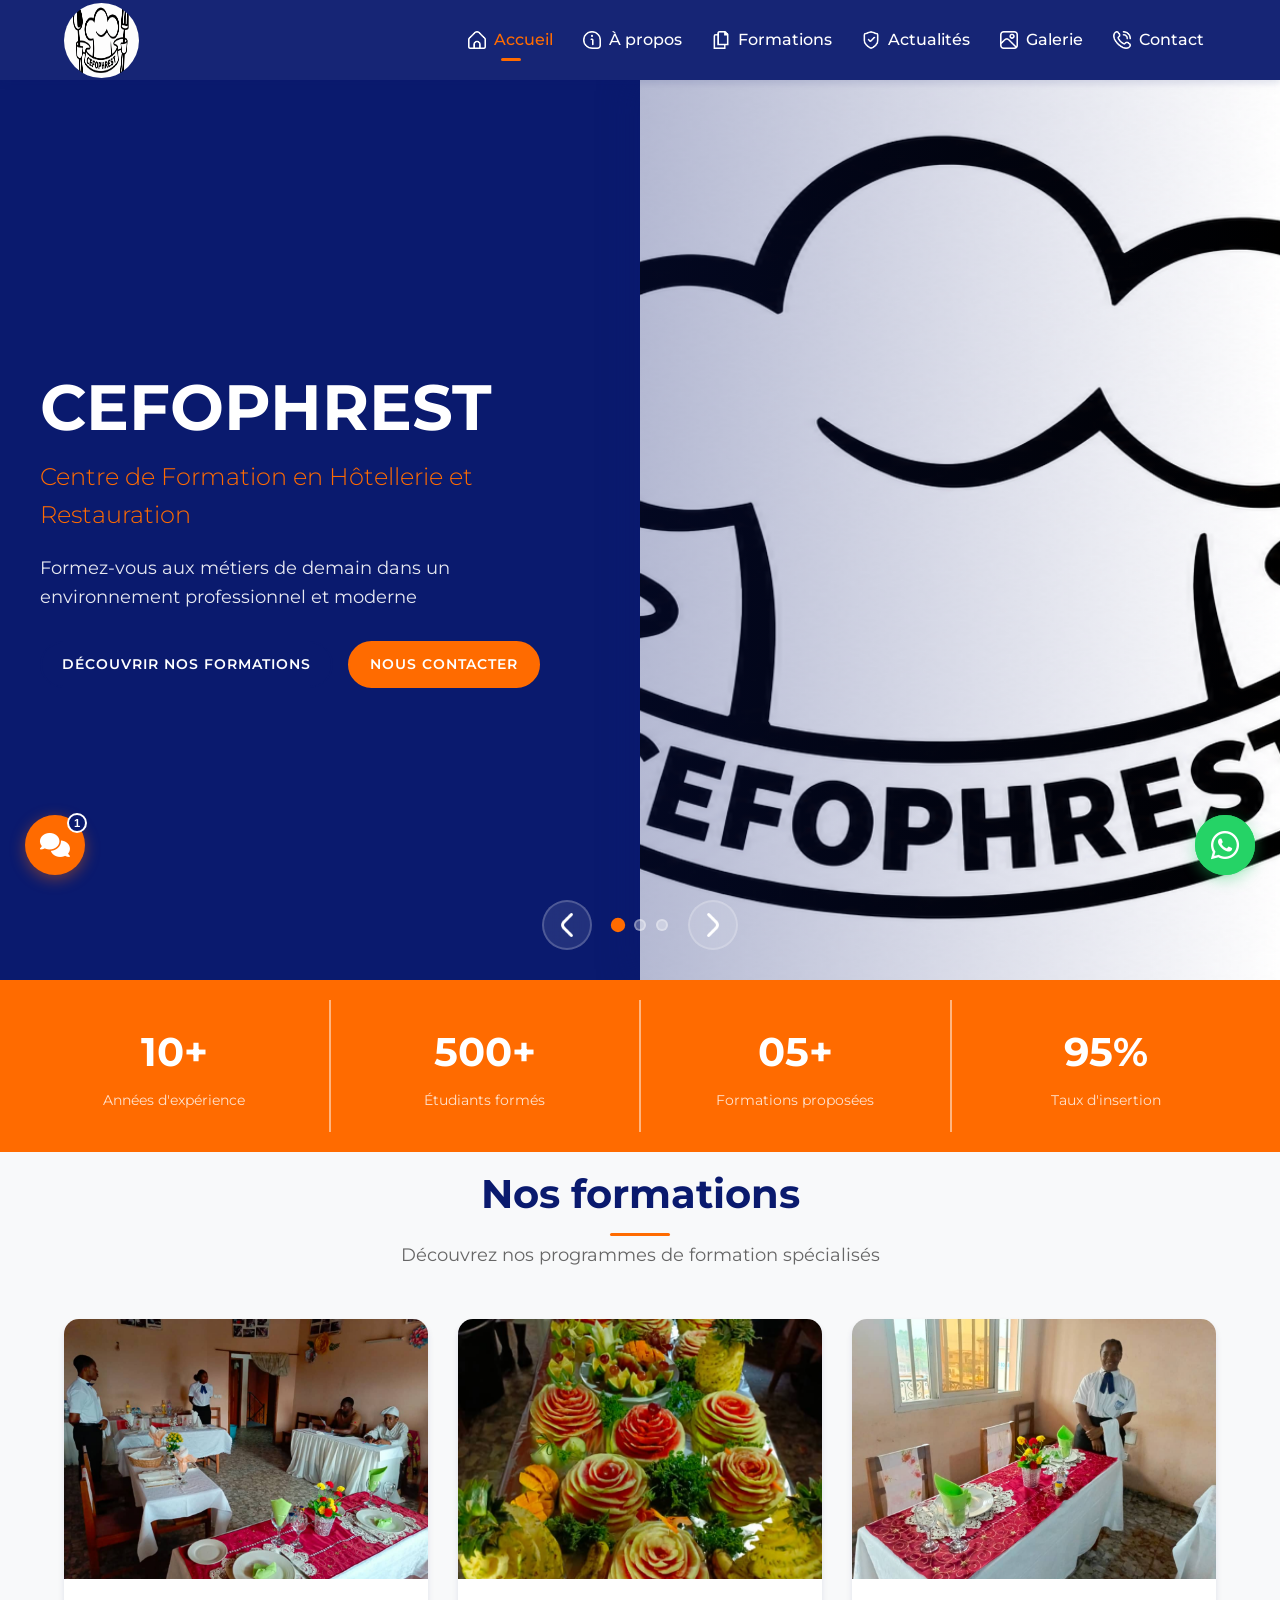
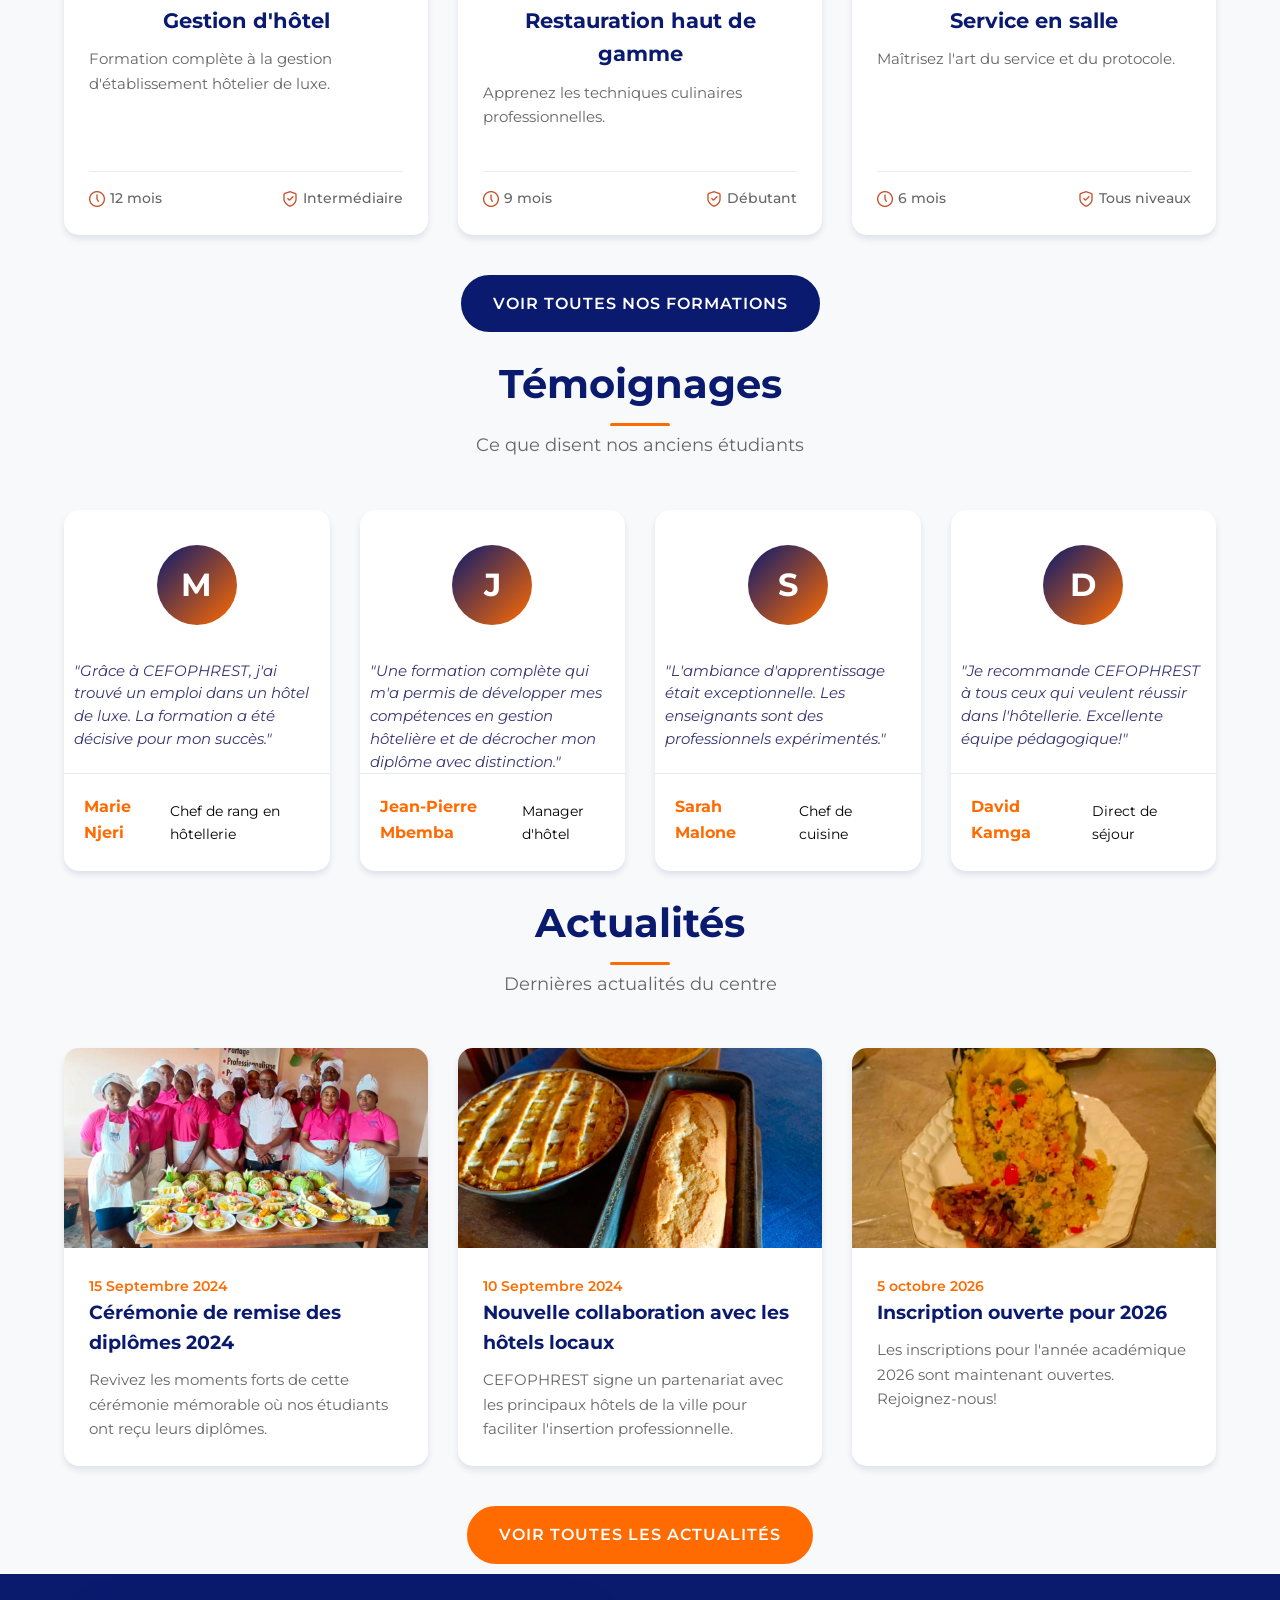
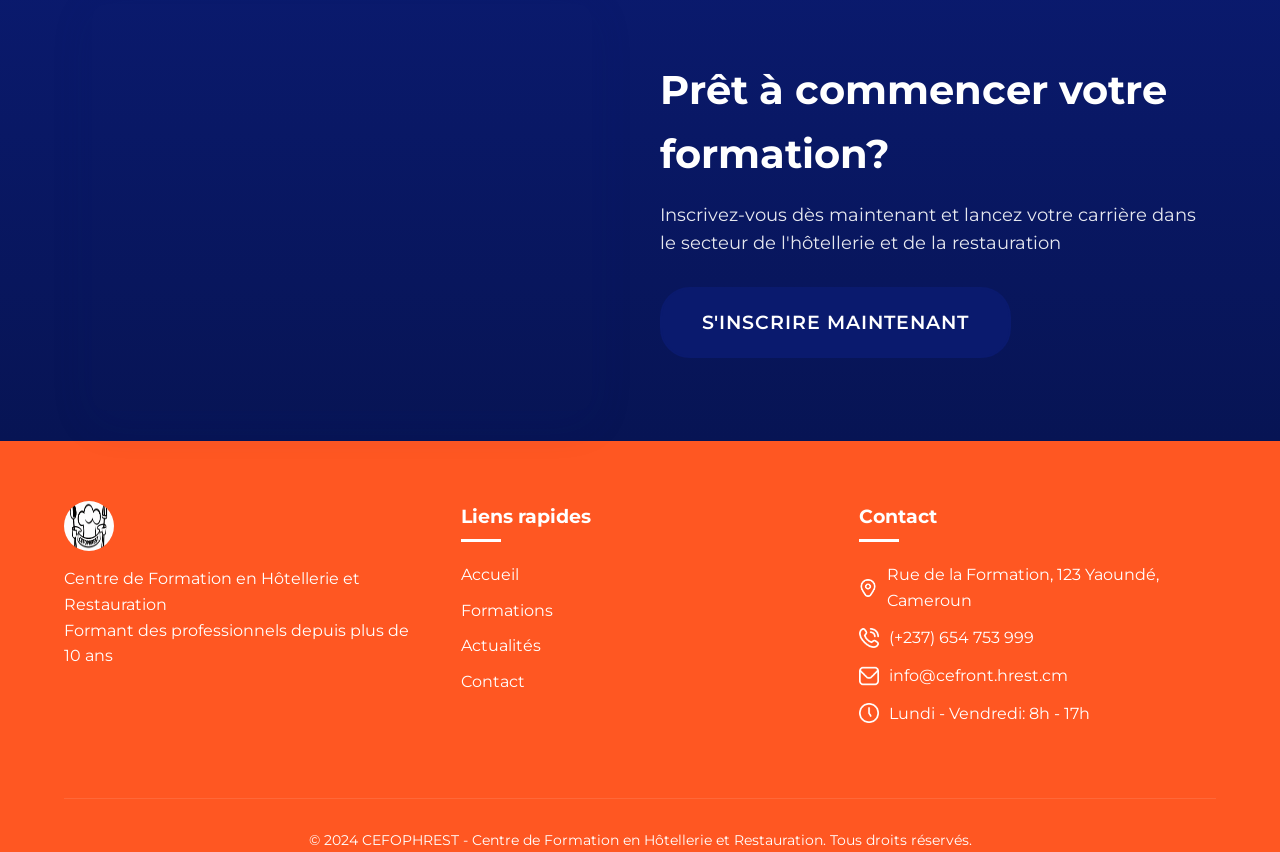
==== commit ac9eff65: "28/09/26 22:40" ====
--- a/index.html
+++ b/index.html
@@ -351,5 +351,7 @@
     </footer>
 
     <script src="assets/js/script.js"></script>
+    <script src="assets/js/floating-widgets.js"></script>
+    <script src="assets/js/chatbot.js"></script>
 </body>
 </html>
--- a/assets/css/style.css
+++ b/assets/css/style.css
@@ -548,7 +548,7 @@
 .history-grid {
     display: grid;
     grid-template-columns: 1fr 1fr;
-    gap: 40px;
+    gap: 24px;
     align-items: stretch;
 }
 
@@ -1259,4 +1259,480 @@
     .section-title {
         font-size: 2rem;
     }
+}
+
+/* Floating WhatsApp Button */
+.whatsapp-float {
+    position: fixed;
+    right: 25px;
+    bottom: 25px;
+    width: 60px;
+    height: 60px;
+    background: #25d366;
+    color: #fff;
+    border-radius: 50%;
+    display: flex;
+    align-items: center;
+    justify-content: center;
+    font-size: 32px;
+    box-shadow: 0 4px 15px rgba(37, 211, 102, 0.4);
+    z-index: 1000;
+    transition: transform 0.3s ease, box-shadow 0.3s ease;
+}
+
+.whatsapp-float:hover {
+    transform: scale(1.1);
+    box-shadow: 0 6px 20px rgba(37, 211, 102, 0.6);
+}
+
+.whatsapp-float::before {
+    content: '';
+    position: absolute;
+    inset: 0;
+    border-radius: 50%;
+    border: 2px solid #25d366;
+    animation: whatsapp-pulse 2s infinite;
+}
+
+@keyframes whatsapp-pulse {
+    0% {
+        transform: scale(1);
+        opacity: 0.7;
+    }
+    100% {
+        transform: scale(1.6);
+        opacity: 0;
+    }
+}
+
+.whatsapp-tooltip {
+    position: absolute;
+    right: calc(100% + 12px);
+    top: 50%;
+    transform: translateY(-50%);
+    background: var(--text-dark);
+    color: var(--text-light);
+    padding: 8px 14px;
+    border-radius: 6px;
+    font-size: 0.85rem;
+    white-space: nowrap;
+    opacity: 0;
+    pointer-events: none;
+    transition: opacity 0.3s ease;
+}
+
+.whatsapp-float:hover .whatsapp-tooltip {
+    opacity: 1;
+}
+
+@media (max-width: 480px) {
+    .whatsapp-float {
+        width: 52px;
+        height: 52px;
+        font-size: 28px;
+        right: 16px;
+        bottom: 16px;
+    }
+
+    .whatsapp-tooltip {
+        display: none;
+    }
+}
+
+/* Chatbot flottant */
+.chatbot-toggle {
+    position: fixed;
+    left: 25px;
+    bottom: 25px;
+    width: 60px;
+    height: 60px;
+    background: var(--secondary-color);
+    color: var(--text-light);
+    border: none;
+    border-radius: 50%;
+    font-size: 24px;
+    cursor: pointer;
+    display: flex;
+    align-items: center;
+    justify-content: center;
+    box-shadow: 0 4px 15px rgba(255, 107, 0, 0.4);
+    z-index: 1001;
+    transition: transform 0.3s ease, background 0.3s ease;
+}
+
+.chatbot-toggle:hover {
+    transform: scale(1.1);
+    background: #e66100;
+}
+
+.chatbot-toggle .icon-close {
+    display: none;
+}
+
+.chatbot-toggle.is-open .icon-close {
+    display: block;
+}
+
+.chatbot-toggle.is-open .icon-open {
+    display: none;
+}
+
+.chatbot-badge {
+    position: absolute;
+    top: -2px;
+    right: -2px;
+    background: var(--primary-color);
+    color: var(--text-light);
+    font-size: 0.7rem;
+    font-weight: 600;
+    width: 20px;
+    height: 20px;
+    border-radius: 50%;
+    display: flex;
+    align-items: center;
+    justify-content: center;
+    border: 2px solid var(--text-light);
+}
+
+.chatbot-toggle.is-open .chatbot-badge {
+    display: none;
+}
+
+.chatbot-window {
+    position: fixed;
+    left: 25px;
+    bottom: 100px;
+    width: 350px;
+    max-width: calc(100vw - 40px);
+    height: 500px;
+    max-height: calc(100vh - 140px);
+    background: var(--text-light);
+    border-radius: 15px;
+    box-shadow: var(--shadow-lg);
+    display: none;
+    flex-direction: column;
+    overflow: hidden;
+    z-index: 1001;
+}
+
+.chatbot-window.is-open {
+    display: flex;
+    animation: chatbot-slide 0.3s ease;
+}
+
+@keyframes chatbot-slide {
+    from {
+        opacity: 0;
+        transform: translateY(20px);
+    }
+    to {
+        opacity: 1;
+        transform: translateY(0);
+    }
+}
+
+.chatbot-header {
+    background: linear-gradient(135deg, var(--secondary-color), #cc5500);
+    color: var(--text-light);
+    padding: 15px 20px;
+    display: flex;
+    align-items: center;
+    gap: 12px;
+}
+
+.chatbot-avatar {
+    width: 40px;
+    height: 40px;
+    border-radius: 50%;
+    background: var(--text-light);
+    color: var(--secondary-color);
+    display: flex;
+    align-items: center;
+    justify-content: center;
+    font-size: 18px;
+    flex-shrink: 0;
+}
+
+.chatbot-header-info {
+    flex: 1;
+}
+
+.chatbot-header-info strong {
+    display: block;
+    font-size: 1rem;
+}
+
+.chatbot-status {
+    font-size: 0.75rem;
+    opacity: 0.85;
+    display: flex;
+    align-items: center;
+    gap: 5px;
+}
+
+.chatbot-status::before {
+    content: '';
+    width: 7px;
+    height: 7px;
+    border-radius: 50%;
+    background: #4ade80;
+}
+
+.chatbot-close {
+    background: transparent;
+    border: none;
+    color: var(--text-light);
+    font-size: 18px;
+    cursor: pointer;
+    padding: 5px;
+    line-height: 1;
+}
+
+.chatbot-body {
+    flex: 1;
+    overflow-y: auto;
+    padding: 20px;
+    background: var(--light-gray);
+    display: flex;
+    flex-direction: column;
+    gap: 12px;
+}
+
+.chatbot-msg {
+    max-width: 85%;
+    padding: 12px 15px;
+    border-radius: 15px;
+    font-size: 0.9rem;
+    line-height: 1.6;
+    white-space: pre-line;
+}
+
+.chatbot-msg.bot {
+    background: var(--text-light);
+    color: var(--text-dark);
+    align-self: flex-start;
+    border-bottom-left-radius: 4px;
+    box-shadow: var(--shadow);
+}
+
+.chatbot-msg.bot a {
+    color: var(--secondary-color);
+    font-weight: 600;
+    text-decoration: underline;
+}
+
+.chatbot-msg.user {
+    background: var(--secondary-color);
+    color: var(--text-light);
+    align-self: flex-end;
+    border-bottom-right-radius: 4px;
+}
+
+.chatbot-msg.typing span {
+    display: inline-block;
+    width: 7px;
+    height: 7px;
+    border-radius: 50%;
+    background: var(--text-gray);
+    margin: 0 2px;
+    animation: chatbot-typing 1.2s infinite;
+}
+
+.chatbot-msg.typing span:nth-child(2) {
+    animation-delay: 0.2s;
+}
+
+.chatbot-msg.typing span:nth-child(3) {
+    animation-delay: 0.4s;
+}
+
+@keyframes chatbot-typing {
+    0%, 60%, 100% {
+        transform: translateY(0);
+        opacity: 0.5;
+    }
+    30% {
+        transform: translateY(-4px);
+        opacity: 1;
+    }
+}
+
+.chatbot-quick {
+    display: flex;
+    flex-wrap: wrap;
+    gap: 8px;
+    margin-top: 8px;
+}
+
+.chatbot-chip {
+    background: var(--text-light);
+    color: var(--secondary-color);
+    border: 1px solid var(--secondary-color);
+    border-radius: 20px;
+    padding: 7px 13px;
+    font-size: 0.8rem;
+    font-family: inherit;
+    cursor: pointer;
+    transition: background 0.2s ease, color 0.2s ease;
+}
+
+.chatbot-chip:hover {
+    background: var(--secondary-color);
+    color: var(--text-light);
+}
+
+.chatbot-footer {
+    padding: 12px 20px;
+    background: var(--text-light);
+    border-top: 1px solid #eee;
+    display: flex;
+    gap: 8px;
+}
+
+.chatbot-footer input {
+    flex: 1;
+    padding: 11px 15px;
+    border: 1px solid #ddd;
+    border-radius: 25px;
+    font-family: inherit;
+    font-size: 0.9rem;
+    outline: none;
+}
+
+.chatbot-footer input:focus {
+    border-color: var(--secondary-color);
+}
+
+.chatbot-send {
+    width: 42px;
+    height: 42px;
+    border-radius: 50%;
+    background: var(--secondary-color);
+    color: var(--text-light);
+    border: none;
+    cursor: pointer;
+    font-size: 15px;
+    flex-shrink: 0;
+}
+
+/* Popup annonce rentrée (au-dessus du bouton WhatsApp) */
+.wa-notice {
+    position: fixed;
+    right: 25px;
+    bottom: 100px;
+    width: 290px;
+    background: var(--text-light);
+    border-radius: 14px;
+    box-shadow: var(--shadow-lg);
+    border-top: 4px solid var(--secondary-color);
+    padding: 18px 20px;
+    z-index: 1000;
+    display: none;
+    animation: wa-notice-in 0.4s ease;
+}
+
+.wa-notice.is-visible {
+    display: block;
+}
+
+@keyframes wa-notice-in {
+    from {
+        opacity: 0;
+        transform: translateY(15px);
+    }
+    to {
+        opacity: 1;
+        transform: translateY(0);
+    }
+}
+
+.wa-notice-close {
+    position: absolute;
+    top: 8px;
+    right: 10px;
+    background: transparent;
+    border: none;
+    color: var(--text-gray);
+    font-size: 16px;
+    cursor: pointer;
+    line-height: 1;
+    padding: 4px;
+}
+
+.wa-notice-close:hover {
+    color: var(--text-dark);
+}
+
+.wa-notice-icon {
+    width: 38px;
+    height: 38px;
+    border-radius: 50%;
+    background: var(--secondary-color);
+    color: var(--text-light);
+    display: flex;
+    align-items: center;
+    justify-content: center;
+    font-size: 17px;
+    margin-bottom: 12px;
+}
+
+.wa-notice-title {
+    color: var(--primary-color);
+    font-size: 1.05rem;
+    margin-bottom: 6px;
+    padding-right: 18px;
+}
+
+.wa-notice-text {
+    color: var(--text-gray);
+    font-size: 0.88rem;
+    line-height: 1.6;
+    margin-bottom: 14px;
+}
+
+.wa-notice-text strong {
+    color: var(--secondary-color);
+}
+
+.wa-notice-btn {
+    display: inline-block;
+    background: var(--primary-color);
+    color: var(--text-light);
+    text-decoration: none;
+    padding: 9px 18px;
+    border-radius: 25px;
+    font-size: 0.85rem;
+    font-weight: 500;
+    transition: background 0.2s ease;
+}
+
+.wa-notice-btn:hover {
+    background: var(--primary-light);
+}
+
+@media (max-width: 480px) {
+    .wa-notice {
+        right: 16px;
+        bottom: 88px;
+        width: calc(100vw - 32px);
+        max-width: 290px;
+    }
+}
+
+@media (max-width: 480px) {
+    .chatbot-toggle {
+        width: 52px;
+        height: 52px;
+        font-size: 20px;
+        left: 16px;
+        bottom: 16px;
+    }
+
+    .chatbot-window {
+        left: 10px;
+        right: 10px;
+        width: auto;
+        height: 70vh;
+        bottom: 80px;
+    }
 }
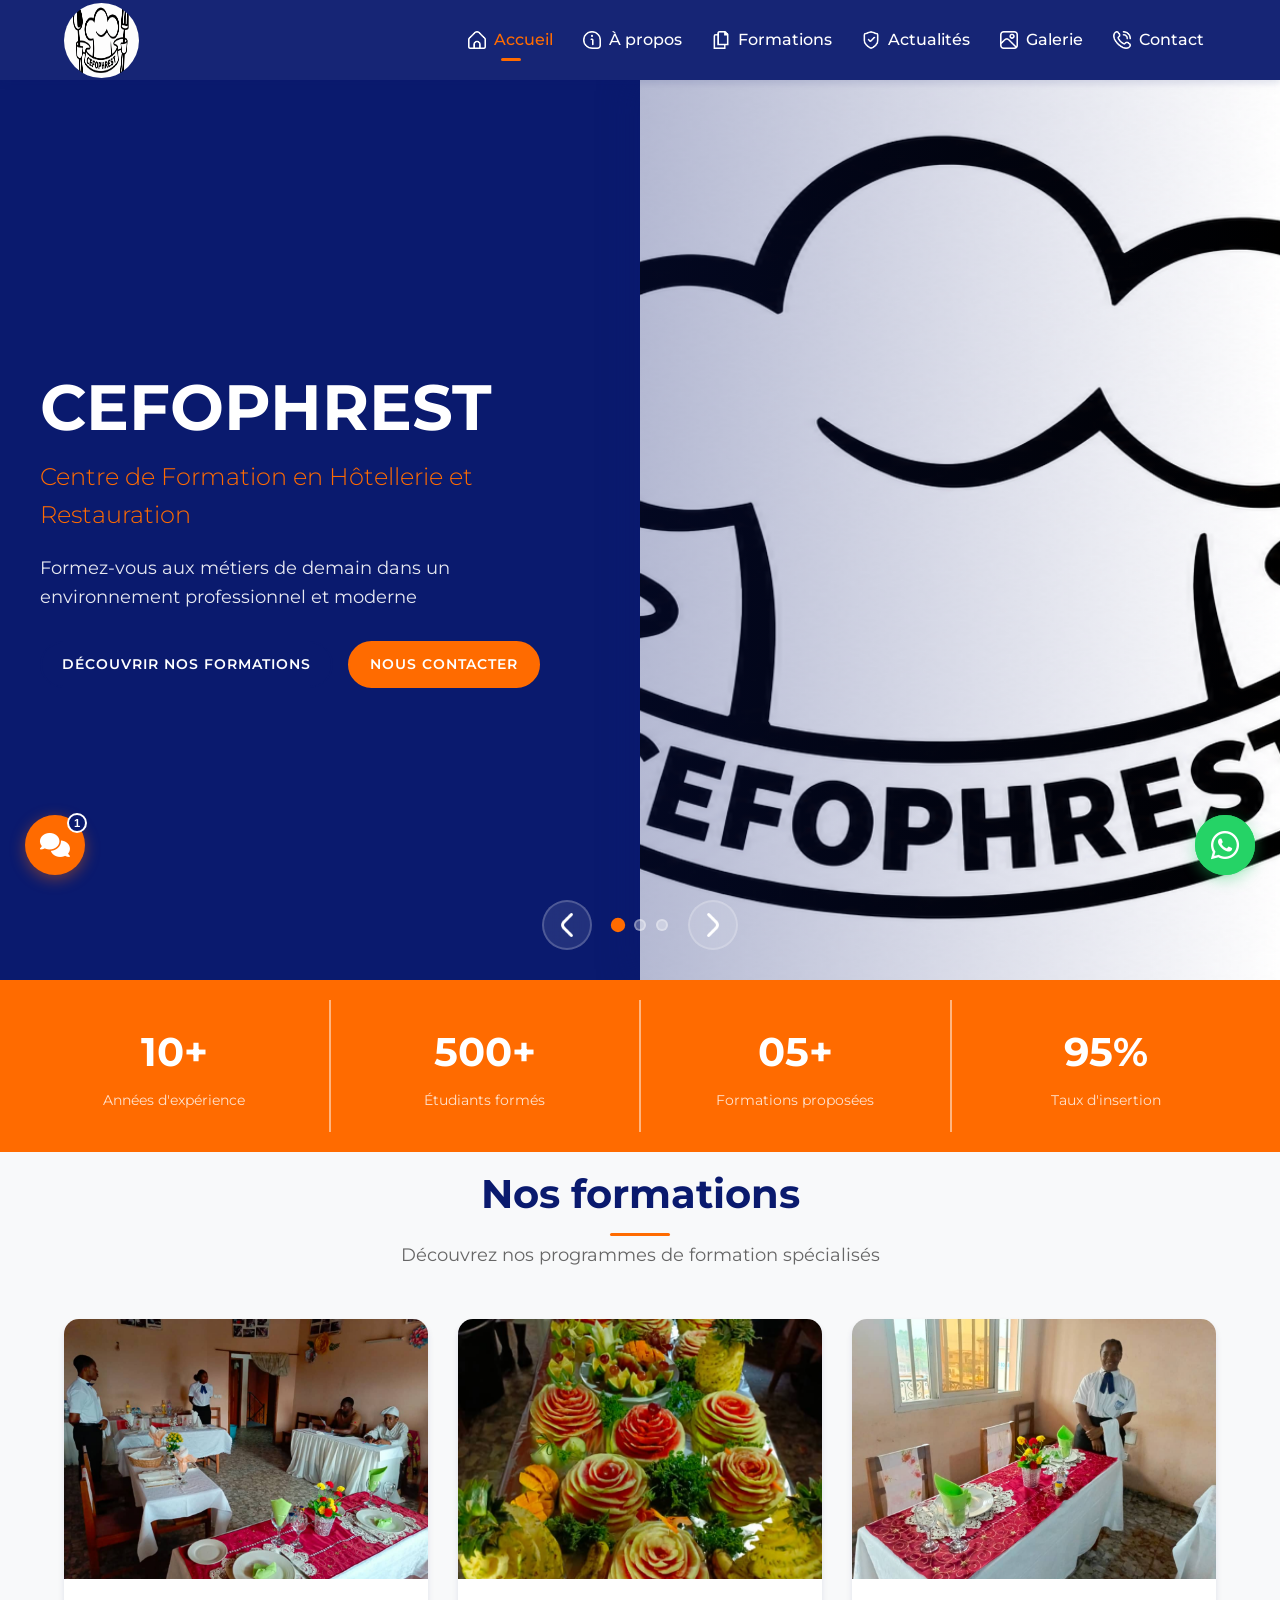
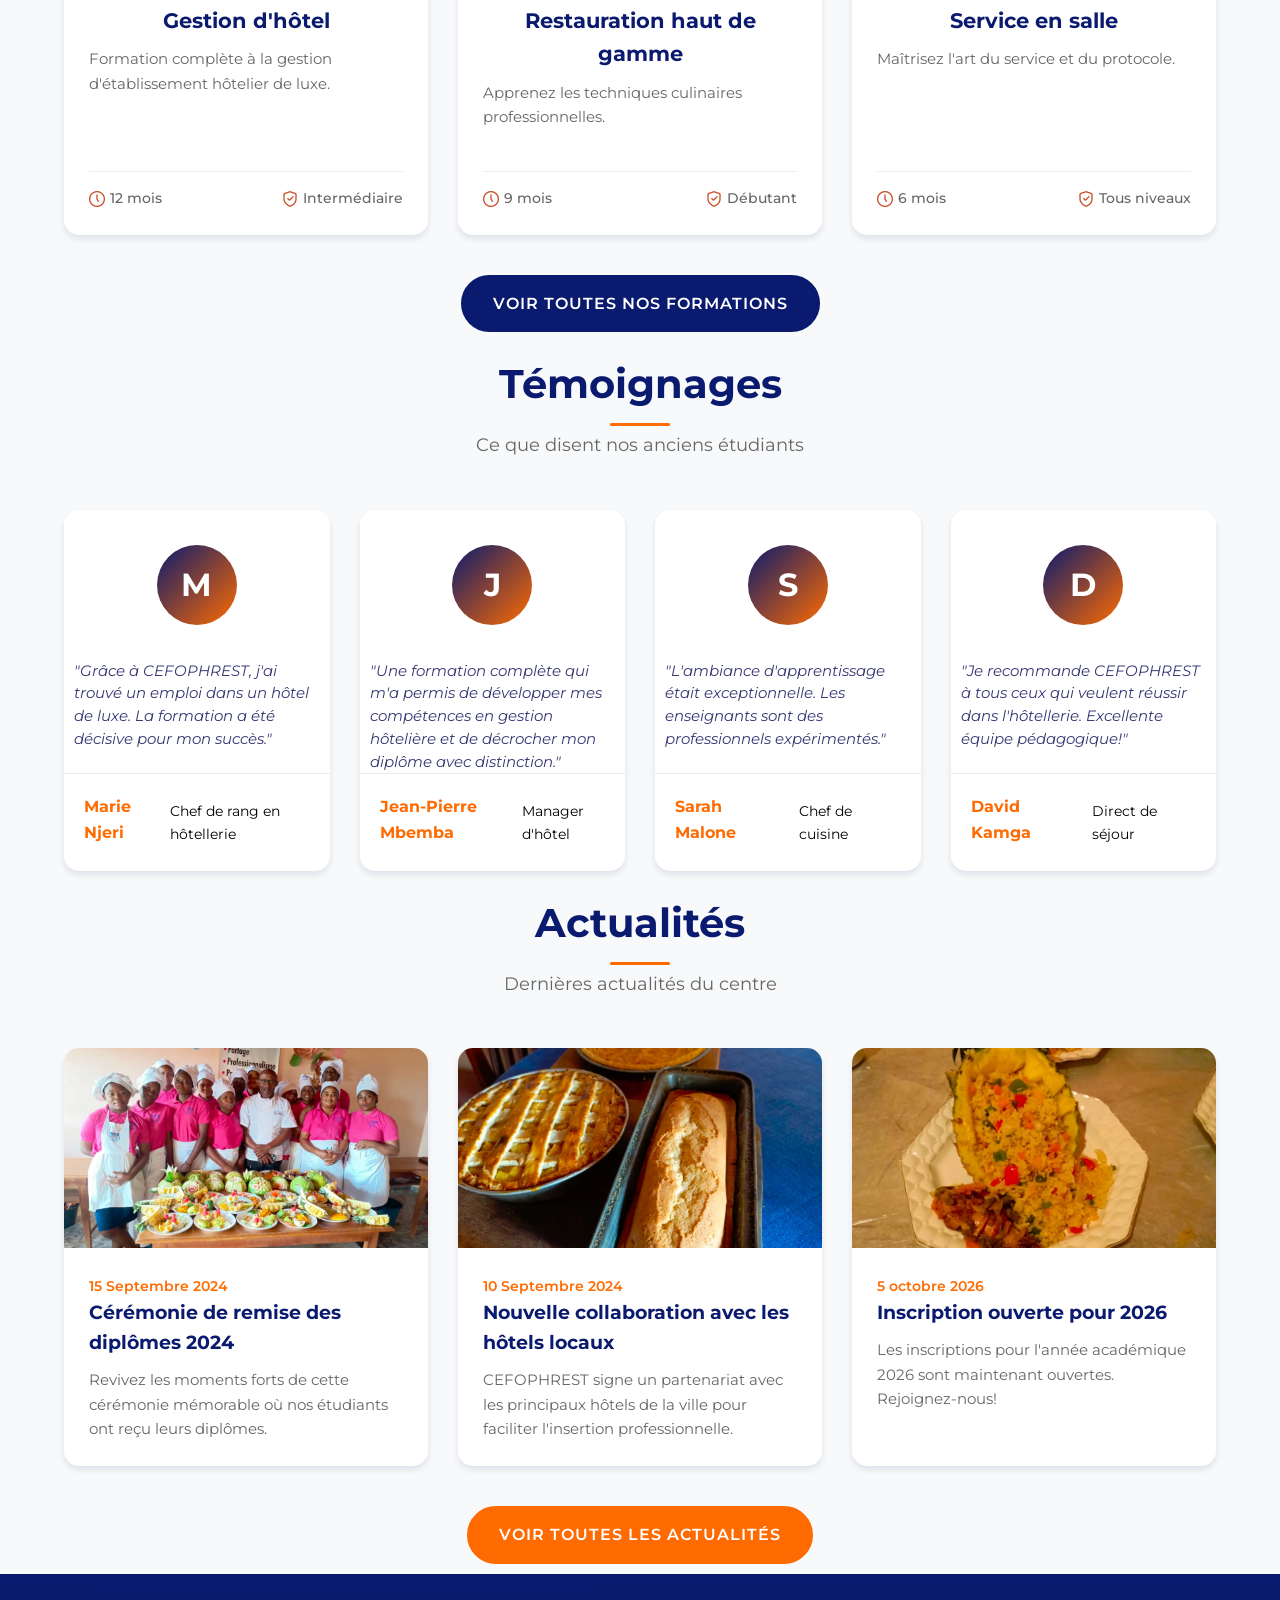
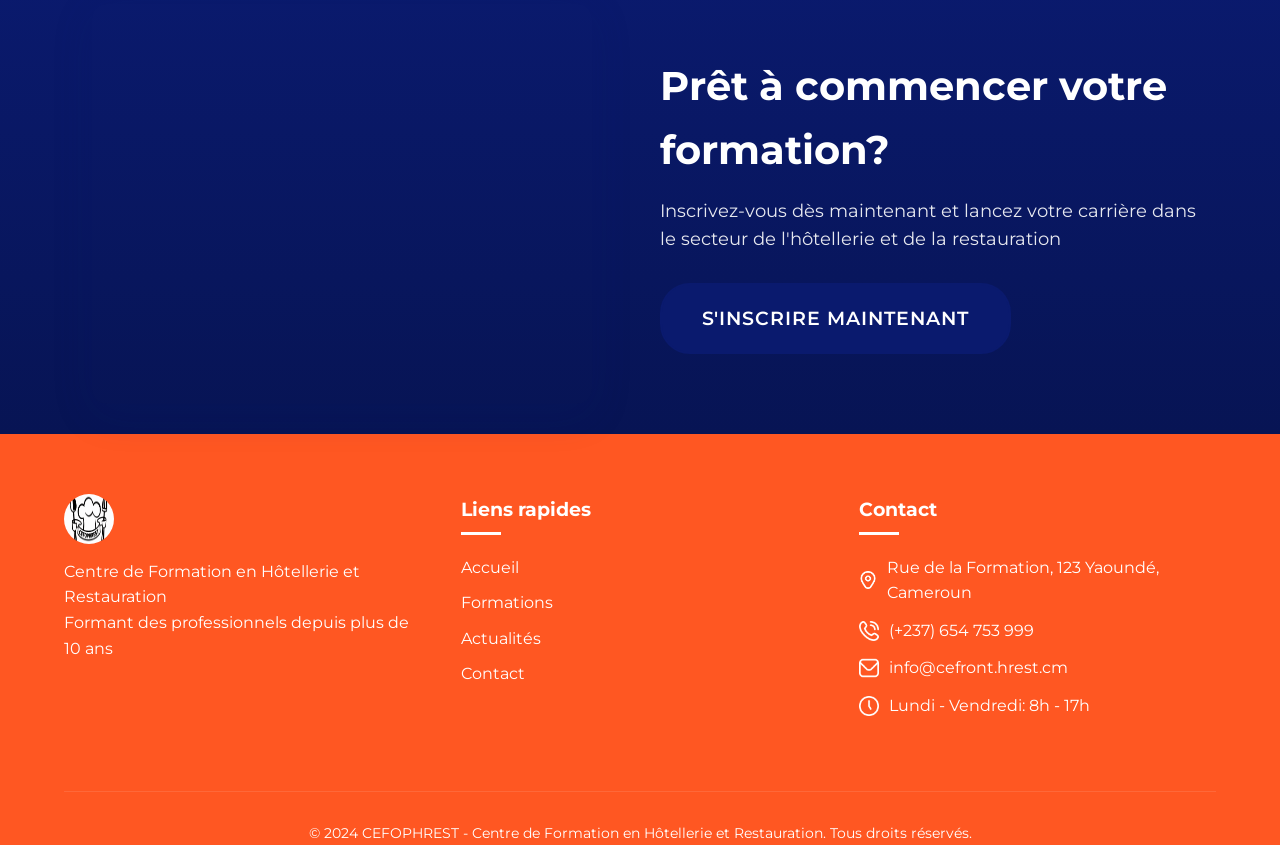
==== commit 4acb6587: "28/09/26 23:14" ====
--- a/index.html
+++ b/index.html
@@ -13,6 +13,7 @@
     <link rel="shortcut icon" href="assets/logo3.png" type="image/x-icon">
     <link rel="stylesheet" href="assets/font-awesome/css/all.min.css">
     <link rel="stylesheet" href="assets/css/style.css">
+    <script src="assets/js/page-loader.js"></script>
     <title>CEFOPHREST - Centre de Formation en Hôtellerie et Restauration</title>
 </head>
 <body>
@@ -108,8 +109,7 @@
     <!-- Stats Section -->
     <section class="stats">
         <div class="stats-full-width">
-            <div class="container">
-                <div class="stats-grid">
+            <div class="stats-grid">
                 <div class="stat-item">
                     <span class="stat-number">10+</span>
                     <span class="stat-label">Années d'expérience</span>
--- a/assets/css/style.css
+++ b/assets/css/style.css
@@ -68,7 +68,7 @@
 }
 
 .header.scrolled {
-    background-color: rgba(10, 26, 110, 0.98);
+    background-color: rgba(10, 26, 110, 0.82);
     box-shadow: var(--shadow-lg);
 }
 
@@ -276,16 +276,16 @@
 }
 
 .hero-btns {
-    display: flex !important;
-    flex-direction: row !important;
+    display: flex;
+    flex-direction: row;
     gap: 15px;
     margin-top: 30px;
-    flex-wrap: nowrap;
+    flex-wrap: wrap;
 }
 
 .hero-btns .btn {
-    white-space: nowrap;
-    min-width: 180px;
+    white-space: normal;
+    min-width: 0;
     padding: 10px 20px;
     font-size: 0.9rem;
 }
@@ -368,12 +368,7 @@
 }
 
 .stats-full-width {
-    width: 100vw;
-    position: relative;
-    left: 50%;
-    right: 50%;
-    margin-left: -50vw;
-    margin-right: -50vw;
+    width: 100%;
     background: transparent;
 }
 
@@ -385,12 +380,7 @@
     background-color: #ff6b00;
     border-radius: 0;
     padding: 20px;
-    width: 100vw;
-    position: relative;
-    left: 50%;
-    right: 50%;
-    margin-left: -50vw;
-    margin-right: -50vw;
+    width: 100%;
 }
 
 .stat-item {
@@ -978,6 +968,13 @@
     overflow: hidden;
 }
 
+.map-container iframe {
+    display: block;
+    width: 100%;
+    min-height: 320px;
+    border: 0;
+}
+
 .cta-text {
     display: flex;
     flex-direction: column;
@@ -1120,13 +1117,18 @@
     .footer-grid {
         grid-template-columns: 1fr 1fr;
     }
-}
-
-@media (max-width: 768px) {
-    .container {
-        width: 95%;
-    }
-
+
+    .stats-grid {
+        display: grid;
+        grid-template-columns: repeat(2, minmax(0, 1fr));
+    }
+
+    .testimonials-grid {
+        grid-template-columns: repeat(2, minmax(0, 1fr));
+    }
+}
+
+@media (max-width: 960px) {
     .header .container {
         height: 70px;
     }
@@ -1150,17 +1152,35 @@
         right: 0;
     }
 
+    .nav-toggle {
+        position: relative;
+        z-index: 1001;
+    }
+
     .nav-menu li {
         margin: 0;
         border-bottom: 1px solid rgba(255, 255, 255, 0.1);
     }
 
     .nav-link {
-        display: block;
+        display: flex;
+        align-items: center;
+        justify-content: flex-start;
+        gap: 12px;
+        width: 100%;
         padding: 15px 25px;
         color: var(--text-light);
     }
 
+    .nav-link .nav-icon {
+        flex: 0 0 18px;
+    }
+
+    .logo img {
+        width: 56px;
+        height: 56px;
+    }
+
     .nav-link.active::after {
         display: none;
     }
@@ -1168,6 +1188,22 @@
     .nav-toggle {
         display: flex;
     }
+}
+
+@media (max-width: 768px) {
+    .container {
+        width: 95%;
+    }
+
+    .hero-slider {
+        min-height: calc(100svh - 70px);
+        margin-top: 70px;
+    }
+
+    .hero-slide {
+        height: auto;
+        min-height: calc(100svh - 70px);
+    }
 
     .hero-title {
         font-size: 2.5rem;
@@ -1175,17 +1211,25 @@
 
     .hero-container {
         grid-template-columns: 1fr;
-        gap: 30px;
-        min-height: auto;
-        padding: 20px 0;
+        align-content: center;
+        gap: 12px;
+        min-height: calc(100svh - 70px);
+        padding: 16px 0 82px;
     }
 
     .hero-image-col {
-        display: none;
+        display: block;
+        height: clamp(170px, 28svh, 240px);
+        box-shadow: none;
+    }
+
+    .hero-slide:first-child .hero-image-col img {
+        object-fit: contain;
     }
 
     .hero-text-col {
         max-width: 100%;
+        padding: 20px 24px;
     }
 
     .hero-text {
@@ -1193,8 +1237,8 @@
     }
 
     .hero-nav {
-        position: fixed;
-        bottom: 20px;
+        position: absolute;
+        bottom: 16px;
     }
 
     .hero-nav-btn {
@@ -1253,6 +1297,15 @@
     }
 
     .stats-grid {
+        grid-template-columns: 1fr;
+    }
+
+    .stat-item:not(:last-child) {
+        border-right: 0;
+        border-bottom: 2px solid rgba(255, 255, 255, 0.5);
+    }
+
+    .testimonials-grid {
         grid-template-columns: 1fr;
     }
 
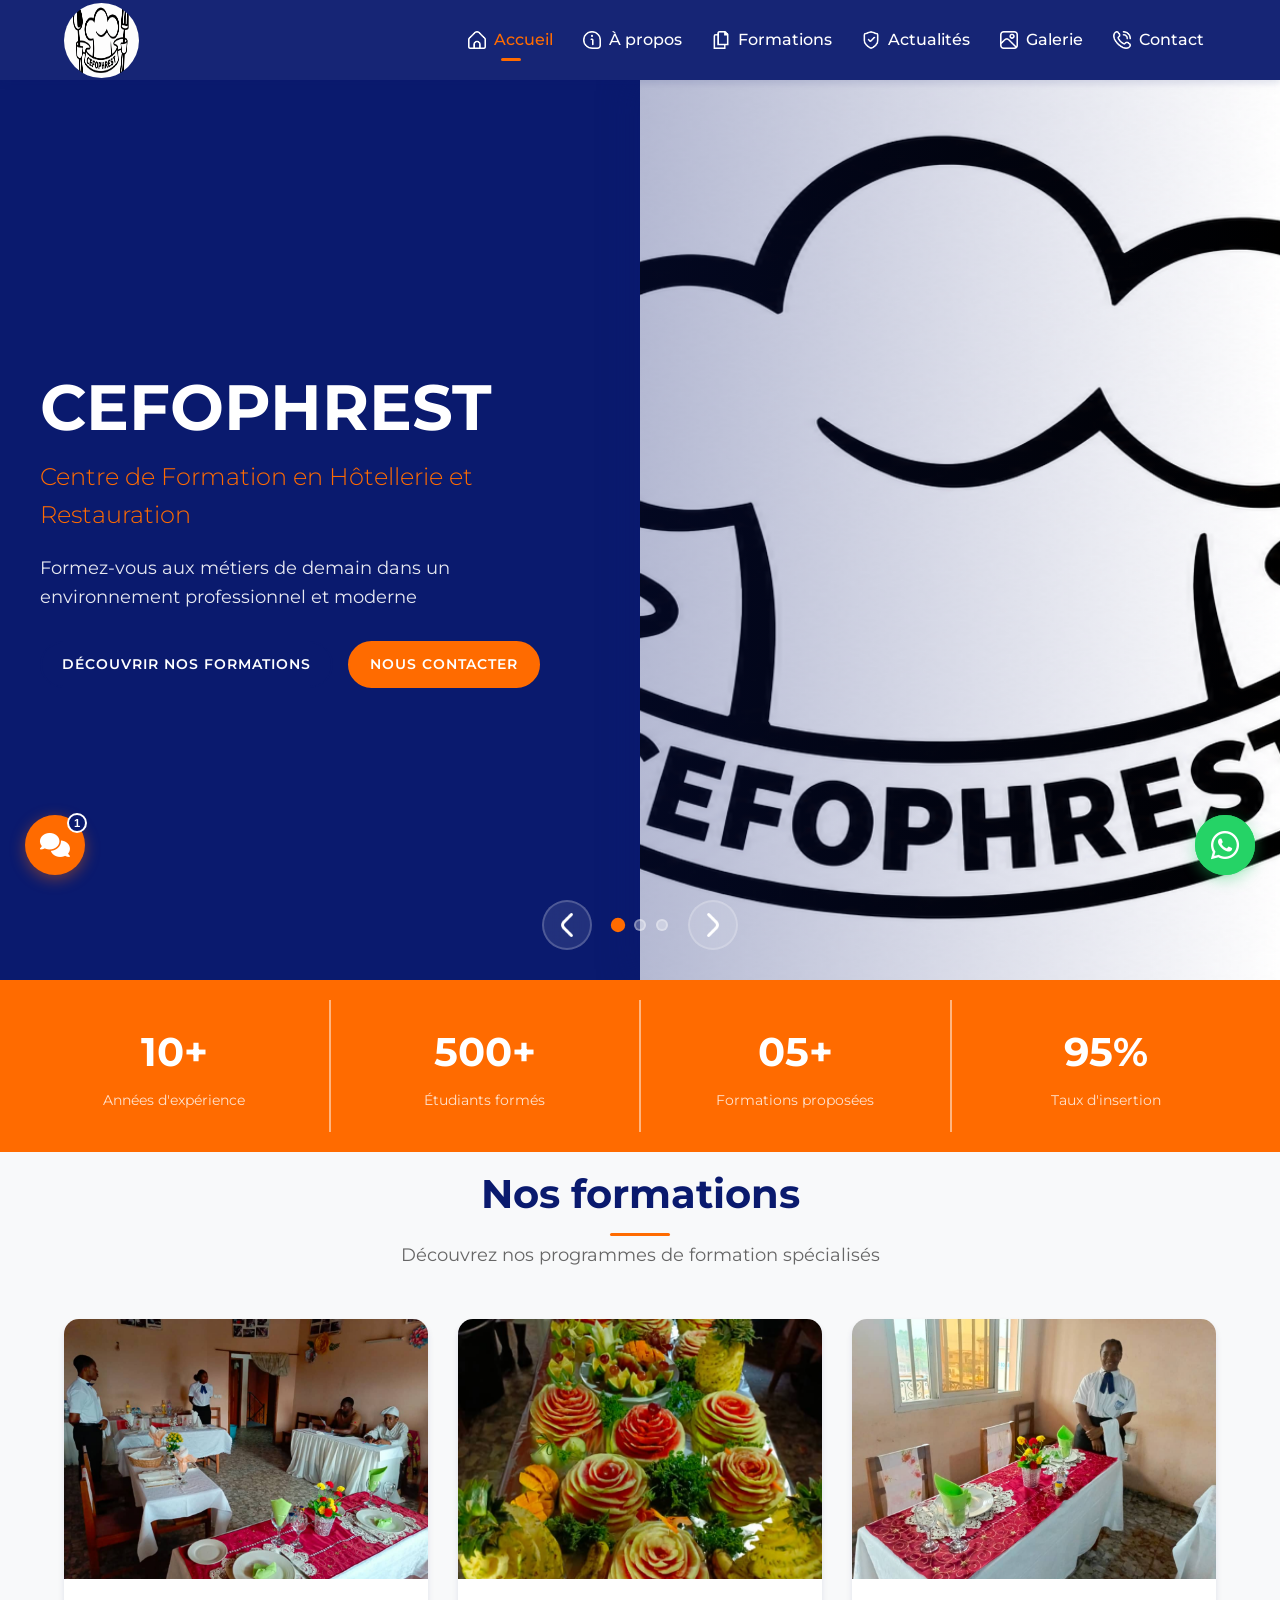
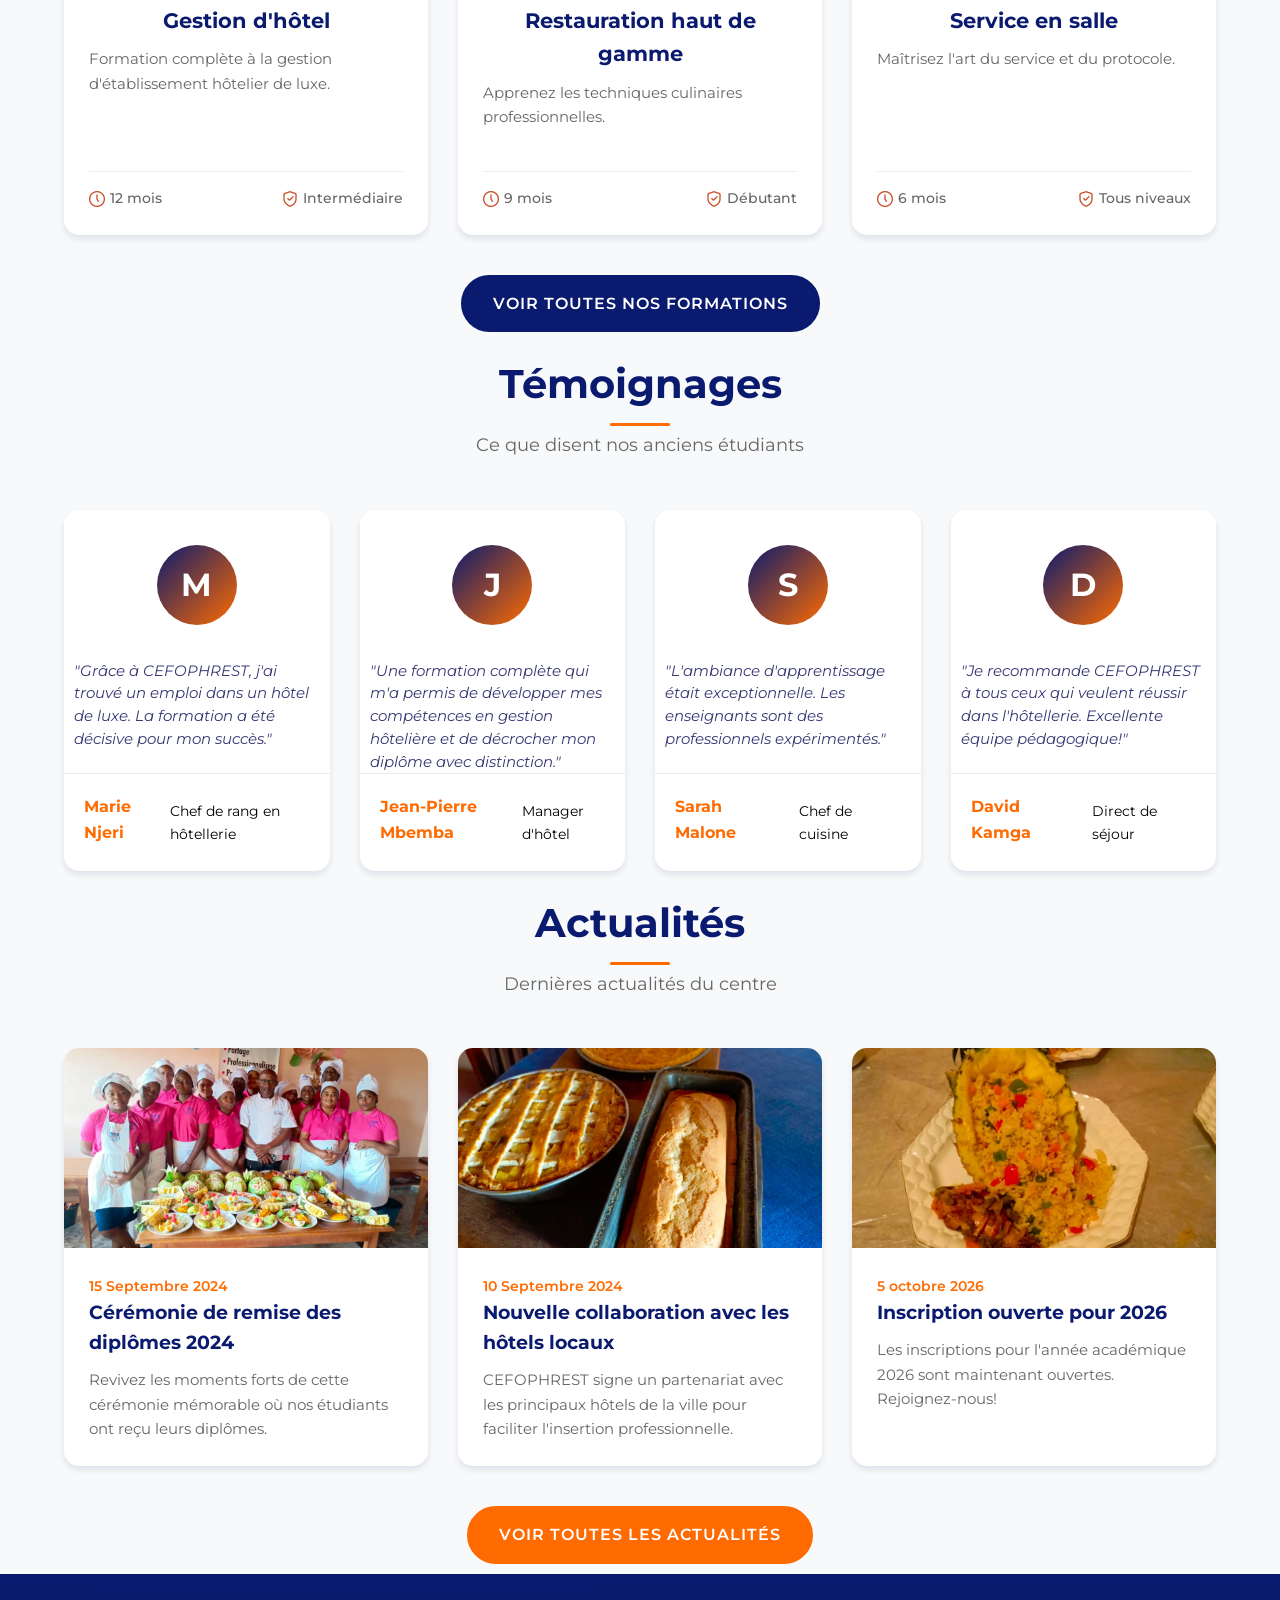
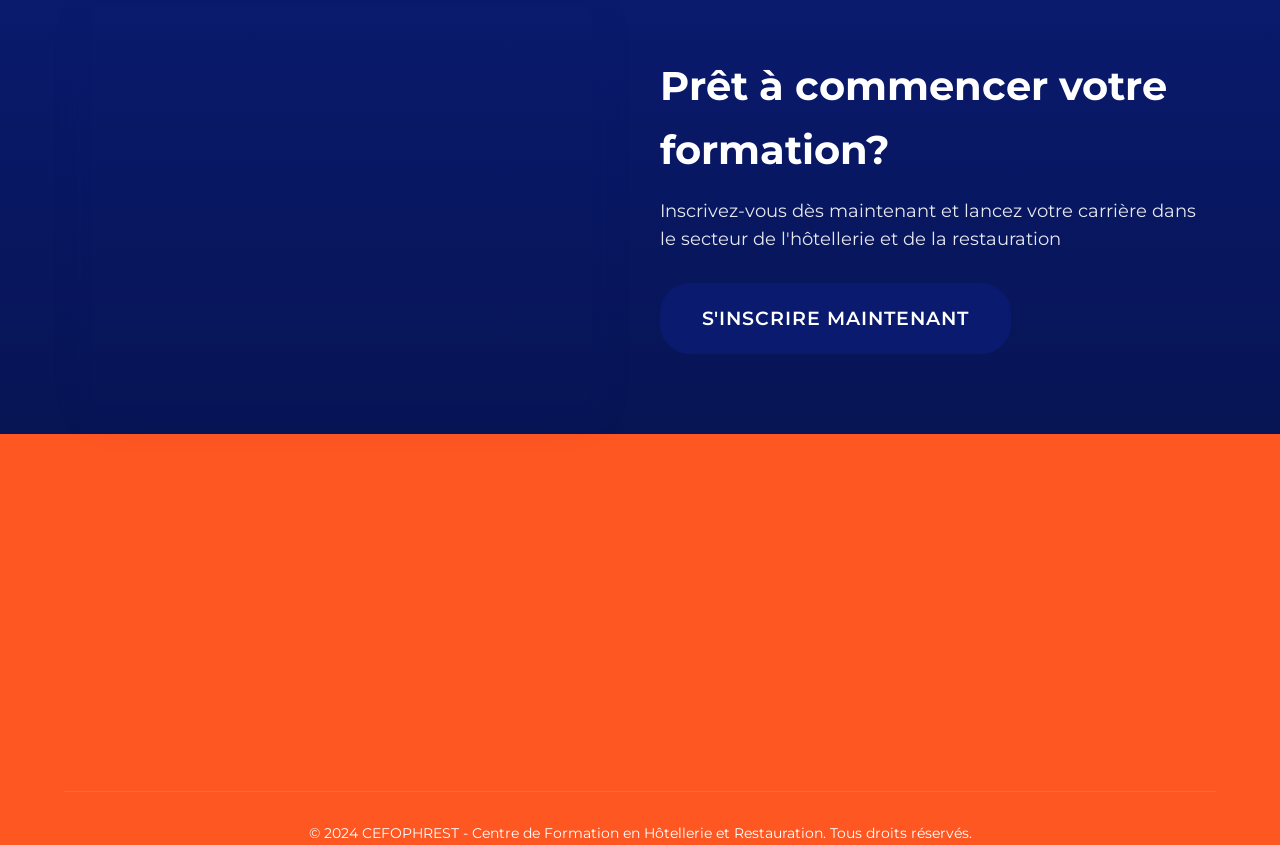
==== commit 224bb074: "28/09/26 23:23" ====
--- a/index.html
+++ b/index.html
@@ -350,7 +350,7 @@
         </div>
     </footer>
 
-    <script src="assets/js/script.js"></script>
+    <script src="assets/js/script.js?v=2"></script>
     <script src="assets/js/floating-widgets.js"></script>
     <script src="assets/js/chatbot.js"></script>
 </body>
--- a/assets/css/style.css
+++ b/assets/css/style.css
@@ -455,6 +455,29 @@
     margin-bottom: 50px;
 }
 
+.scroll-reveal {
+    opacity: 0;
+    transform: translateY(24px);
+    transition: opacity 650ms ease, transform 650ms cubic-bezier(0.2, 0.7, 0.25, 1);
+}
+
+.scroll-reveal.is-visible {
+    opacity: 1;
+    transform: translateY(0);
+}
+
+.scroll-reveal .scroll-reveal-item {
+    opacity: 0;
+    transform: translateY(16px);
+    transition: opacity 500ms ease, transform 500ms ease;
+    transition-delay: calc(var(--reveal-order, 0) * 80ms);
+}
+
+.scroll-reveal.is-visible > .scroll-reveal-item {
+    opacity: 1;
+    transform: translateY(0);
+}
+
 .section-title {
     font-size: 2.5rem;
     font-weight: 700;
@@ -1311,6 +1334,15 @@
 
     .section-title {
         font-size: 2rem;
+    }
+}
+
+@media (prefers-reduced-motion: reduce) {
+    .scroll-reveal,
+    .scroll-reveal-item {
+        opacity: 1;
+        transform: none;
+        transition: none;
     }
 }
 
